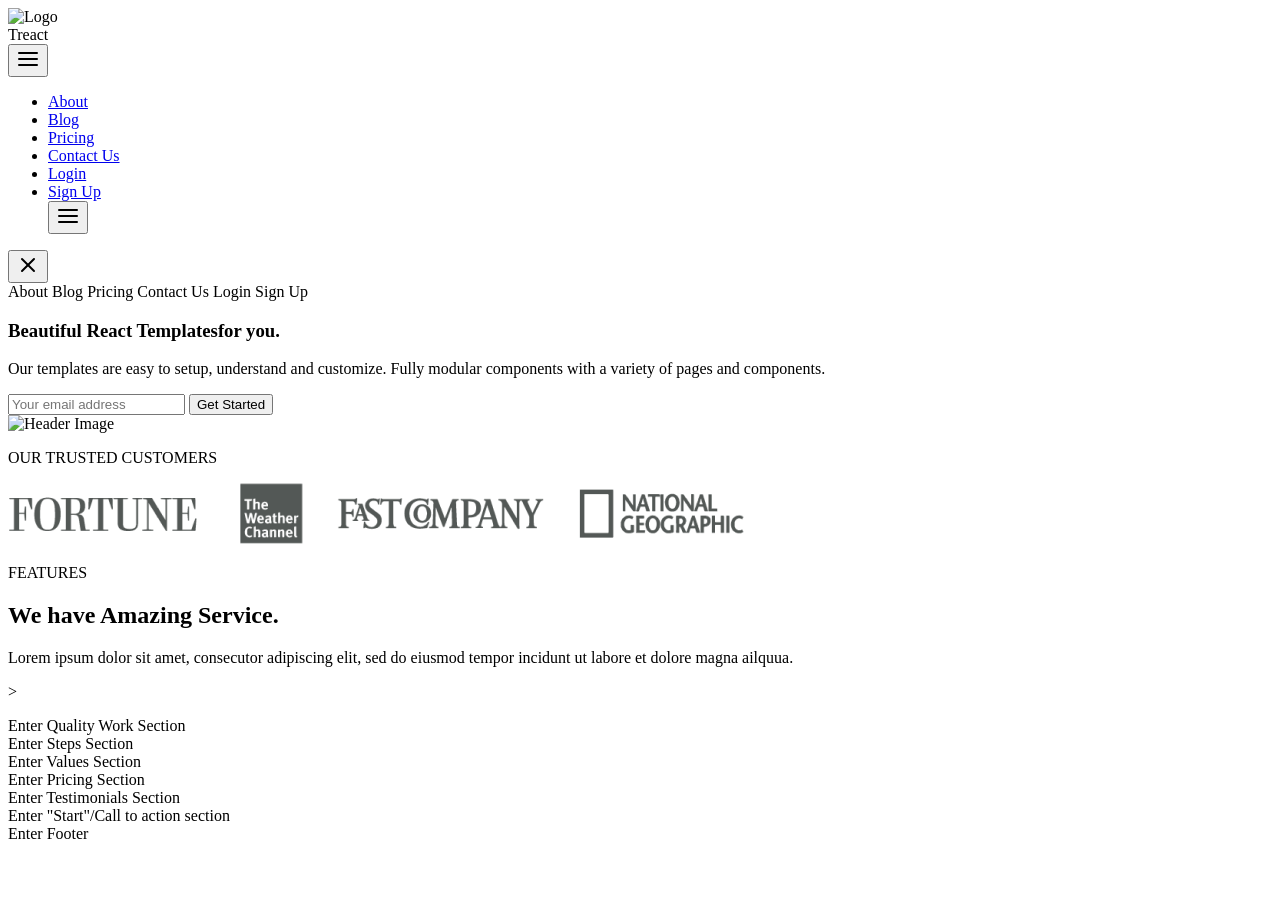
==== index1.html @ 1069ec45 "First update to CSS Final Project" ====
<!DOCTYPE html>
<html lang="en">

<head>
    <meta charset="UTF-8">
    <meta http-equiv="X-UA-Compatible" content="IE=edge">
    <meta name="viewport" content="width=device-width, initial-scale=1.0">
    <title>Document</title>
    <link rel="stylesheet" href="style.css">
    <link rel="stylesheet" href="https://pro.fontawesome.com/releases/v5.10.0/css/all.css"
        integrity="sha384-AYmEC3Yw5cVb3ZcuHtOA93w35dYTsvhLPVnYs9eStHfGJvOvKxVfELGroGkvsg+p" crossorigin="anonymous" />
    <script src="script.js"></script>
</head>

<body>
 <section id="landing">
  <nav>
   <div class="nav__container">
        <img class="logo" src="/./assets/images/logo.2c489fc453a1783cbadacf914efa3df6.svg" alt="Logo">
        <div class="nav_logo-title">Treact 
      </div>
        <button class="btn__menu" onclick="openMenu()">
        <svg xmlns="http://www.w3.org/2000/svg" width="24" height="24" viewBox="0 0 24 24" fill="none"
          stroke="currentColor" stroke-width="2" stroke-linecap="round" stroke-linejoin="round"
          class="btn__menu--svg">
          <line x1="3" y1="12" x2="21" y2="12"></line>
          <line x1="3" y1="6" x2="21" y2="6"></line>
          <line x1="3" y1="18" x2="21" y2="18"></line>
        </svg>
      </button>
   <div class="row nav__row">
    <div class="nav__logo">


                

<ul class="nav__links">
        <li class="nav__item"><a href="#">About</a></li>
        <li class="nav__item"><a href="#">Blog</a></li>
        <li class="nav__item"><a href="#">Pricing</a></li>
        <li class="nav__item"><a href="#">Contact Us</a></li>
        <li class="nav__item"><a href="#">Login</a></li>
        <li class="nav__item"><a href="#" class="btn btn--primary">Sign Up</a></li>
                <button class="btn__menu" onclick="openMenu()">
                    <svg xmlns="http://www.w3.org/2000/svg" width="24" height="24" viewBox="0 0 24 24" fill="none"
                        stroke="currentColor" stroke-width="2" stroke-linecap="round" stroke-linejoin="round"
                        class="btn__menu--svg">
                        <line x1="3" y1="12" x2="21" y2="12"></line>
                        <line x1="3" y1="6" x2="21" y2="6"></line>
                        <line x1="3" y1="18" x2="21" y2="18"></line>
                    </svg>
                </button>
            </div>
        </nav>
        <div class="modal">
            <button class="btn__menu btn__menu--close" onclick="closeMenu()">
                <svg xmlns="http://www.w3.org/2000/svg" width="24" height="24" viewBox="0 0 24 24" fill="none"
                    stroke="currentColor" stroke-width="2" stroke-linecap="round" stroke-linejoin="round"
                    class="light___StyledCloseIcon-lj69nl-14 fASujC">
                    <line x1="18" y1="6" x2="6" y2="18"></line>
                    <line x1="6" y1="6" x2="18" y2="18"></line>
                </svg>
            </button>
            <div class="modal__links">
                <a class="modal__link">About</a>
                <a class="modal__link">Blog</a>
                <a class="modal__link">Pricing</a>
                <a class="modal__link">Contact Us</a>
                <a class="modal__link">Login</a>
                <a class="modal__link modal__link--primary">Sign Up</a>
            </div>
        </div>
        <header>
            <div class="container">
                <div class="row">
                    <section id="header">
                        <div class="header__content">
                            <h1 class="header__title">
                            <h1>Beautiful React Templates<span>for you.</span></h1>
                            </h1>

                            <p>
                              Our templates are easy to setup, understand and customize. 
                              Fully modular components with a variety of pages and
                              components.  
                            </p>
                            
                            <div class="email-box">
                                <input type="email" placeholder="Your email address">
                                <button>Get Started</button>
                            </div>
                        </div>
                        <div class="header__image">
                            <img src="/./assets/images/header.9c8e5b0c7d2e4f3b8c9.png" alt="Header Image">
                        </div>

                        <div class="trusted">

                        <p> 
                        OUR TRUSTED CUSTOMERS
                        </p>
                        <div class="logos">
                            <img src="/assets/customers-logo-strip.680ac7c2e8ae28161d2c.png" alt="Airbnb Logo">
                           
                        </div>
                    
                    </div>
        </header>
    </section>
    <main>
        <section id="features">
            <div class="container">
                <div class="row__narrow">
                    <p class="feature-label">FEATURES</p>
                    
                    <h2>We have Amazing<span> Service.</span></h2>
                   
                    <p class="features-description">
                        Lorem ipsum dolor sit amet, consecutor adipiscing elit, sed do
                        eiusmod tempor incidunt ut labore et dolore magna ailquua.
                    </p>

                   

                   

                       
                        <head>
                            <meta charset="UTF-8">
                            <meta name="viewport" content="width=device-width, initial-scale=1.0">
                            <title>Document</title>
                        </head>
                        <body>
                            
                        </body>
                        </html>

                    </p>>

                    </p>
            </div>
        </section>
        <section id="quality">
            <div class="container">
                <div class="row">
                    <!--  -->Enter Quality Work Section<!--  -->
                </div>
            </div>
        </section>
        <section id="steps">
            <div class="container">
                <div class="row">
                    <!--  -->Enter Steps Section<!--  -->
                </div>
            </div>
        </section>
        <section id="values">
            <div class="container">
                <div class="row">
                    <!--  -->Enter Values Section<!--  -->
                </div>
            </div>
        </section>
        <section id="pricing">
            <div class="container">
                <div class="row">
                    <!--  -->Enter Pricing Section<!--  -->
                </div>
            </div>
        </section>
        <section id="testimonials">
            <div class="container">
                <div class="row">
                    <!--  -->Enter Testimonials Section<!--  -->
                </div>
            </div>
        </section>
        <section id="start">
            <div class="container">
                <div class="row">
                    <!--  -->Enter "Start"/Call to action section<!--  -->
                </div>
            </div>
        </section>
    </main>
    <footer>
        <div class="row footer__row">
            <!--  -->Enter Footer<!--  -->
        </div>
    </footer>
</body>

</html>
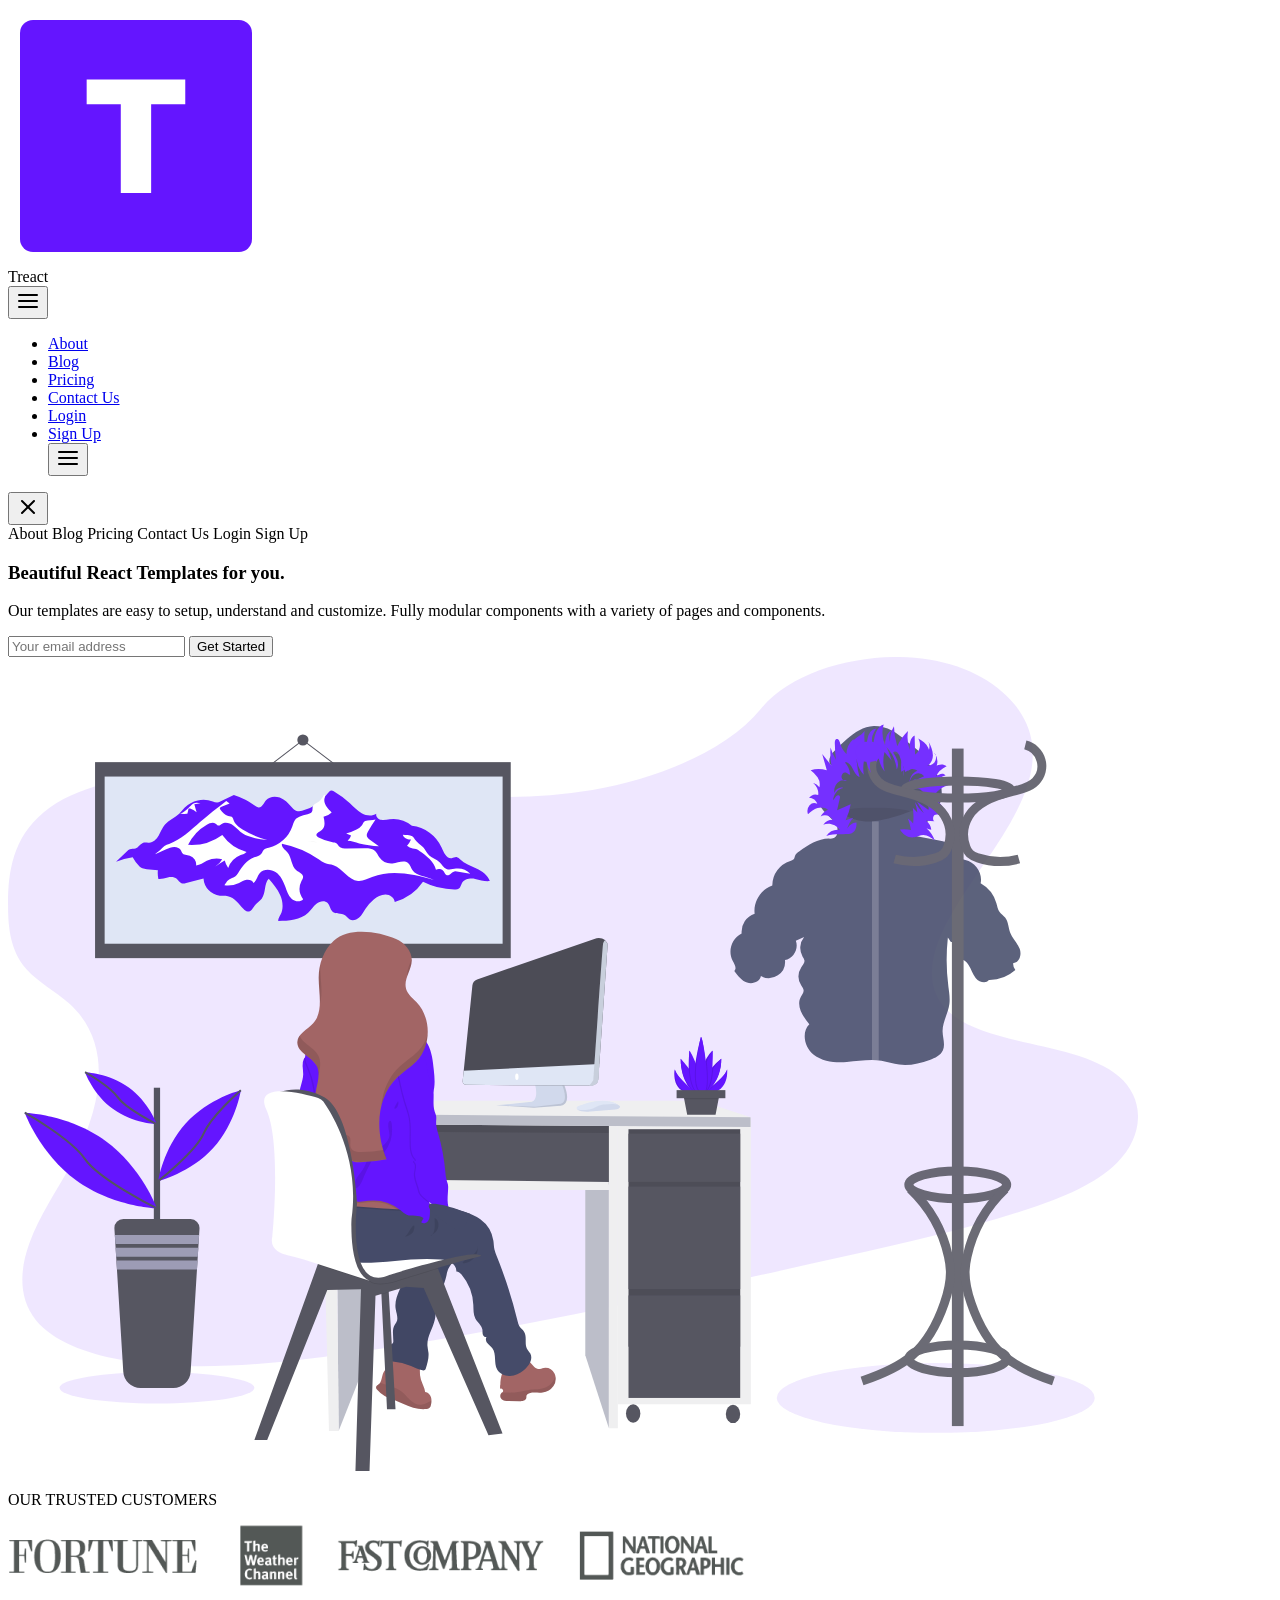
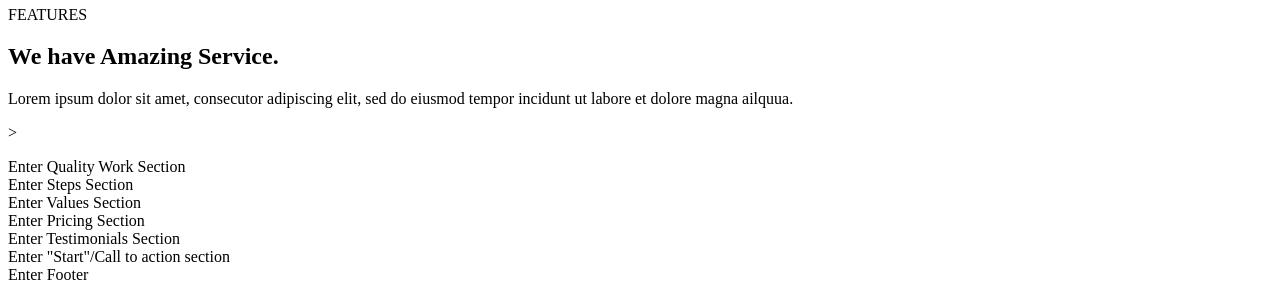
==== commit f582fd28: "updated code" ====
--- a/index1.html
+++ b/index1.html
@@ -16,7 +16,7 @@
  <section id="landing">
   <nav>
    <div class="nav__container">
-        <img class="logo" src="/./assets/images/logo.2c489fc453a1783cbadacf914efa3df6.svg" alt="Logo">
+        <img class="logo" src="assets/logo.2c489fc453a1783cbadacf914efa3df6.svg" alt="Logo">
         <div class="nav_logo-title">Treact 
       </div>
         <button class="btn__menu" onclick="openMenu()">
@@ -76,7 +76,7 @@
                     <section id="header">
                         <div class="header__content">
                             <h1 class="header__title">
-                            <h1>Beautiful React Templates<span>for you.</span></h1>
+                            <h1>Beautiful React Templates<span> for you.</span></h1>
                             </h1>
 
                             <p>
@@ -91,7 +91,7 @@
                             </div>
                         </div>
                         <div class="header__image">
-                            <img src="/./assets/images/header.9c8e5b0c7d2e4f3b8c9.png" alt="Header Image">
+                            <img src="assets/design-illustration-2.6da6a00b20c07c4a9b65d1870679e1b8.svg" alt="Header Image">
                         </div>
 
                         <div class="trusted">
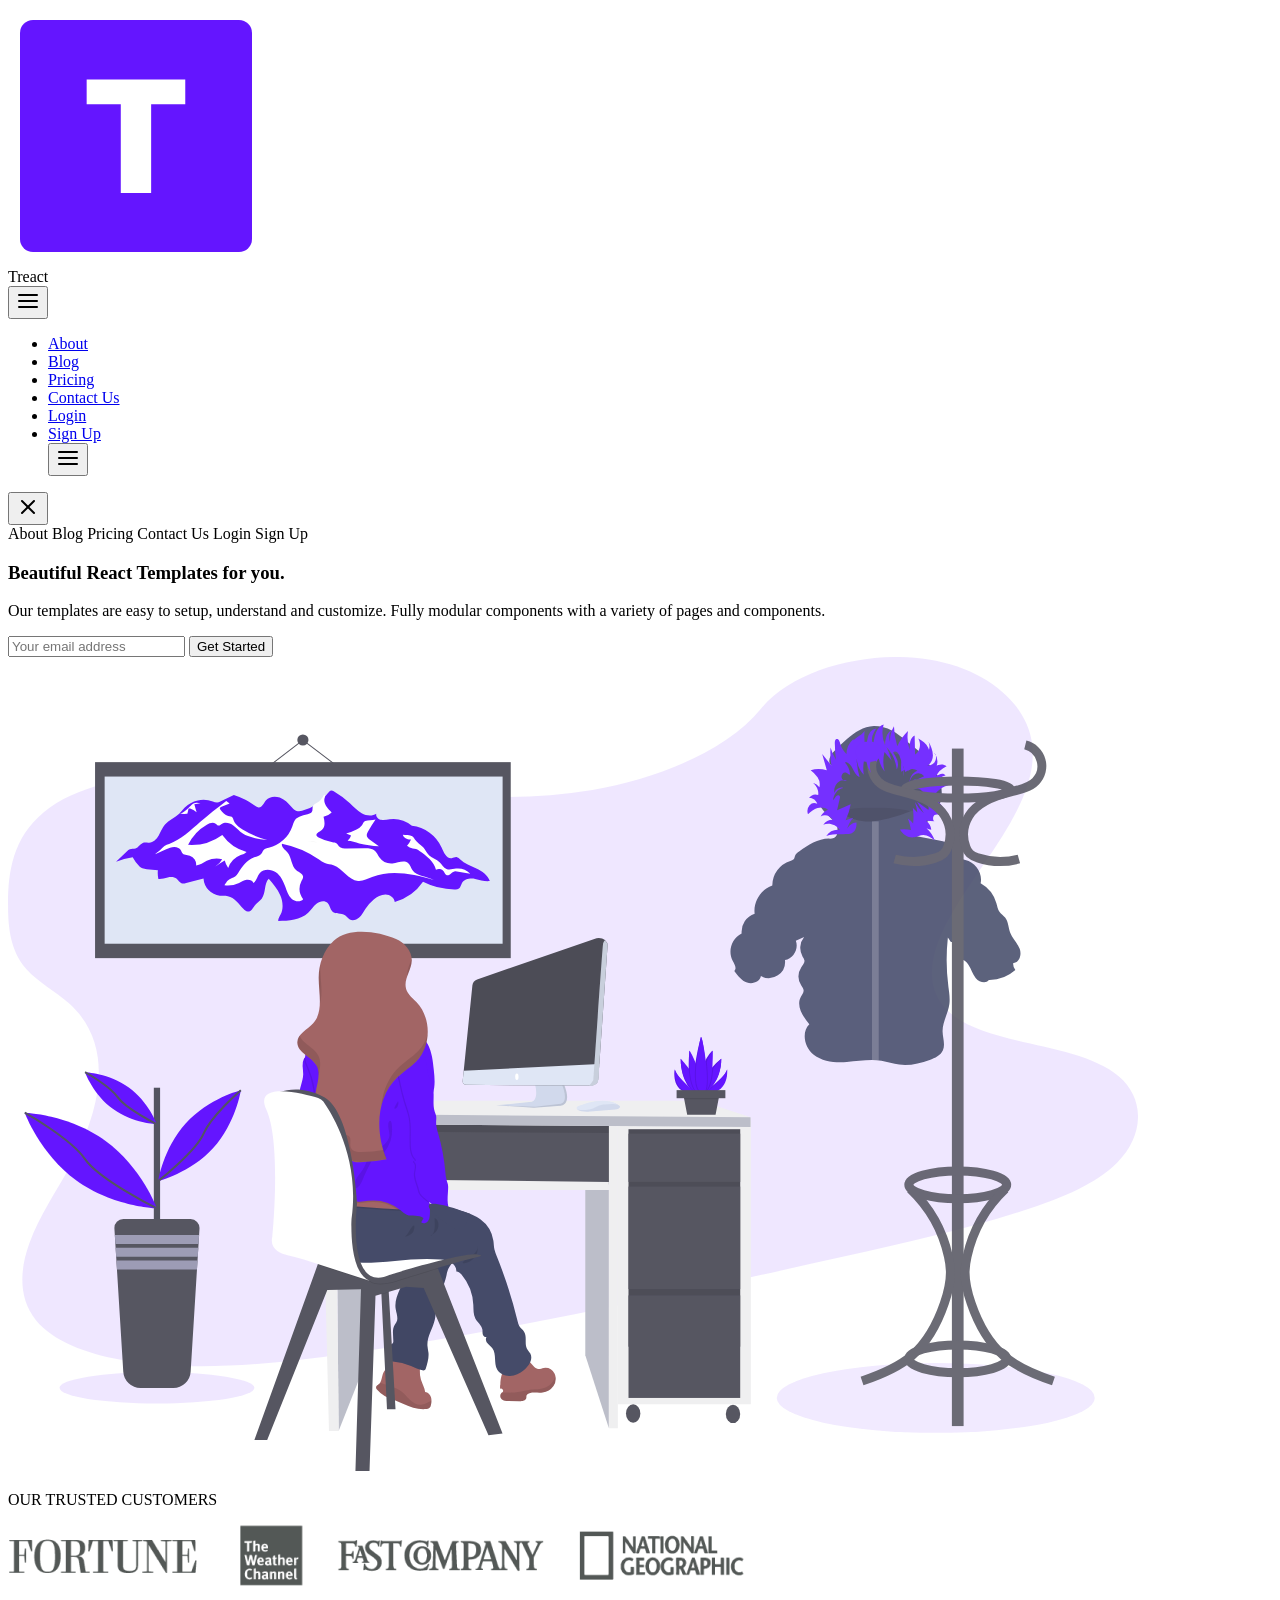
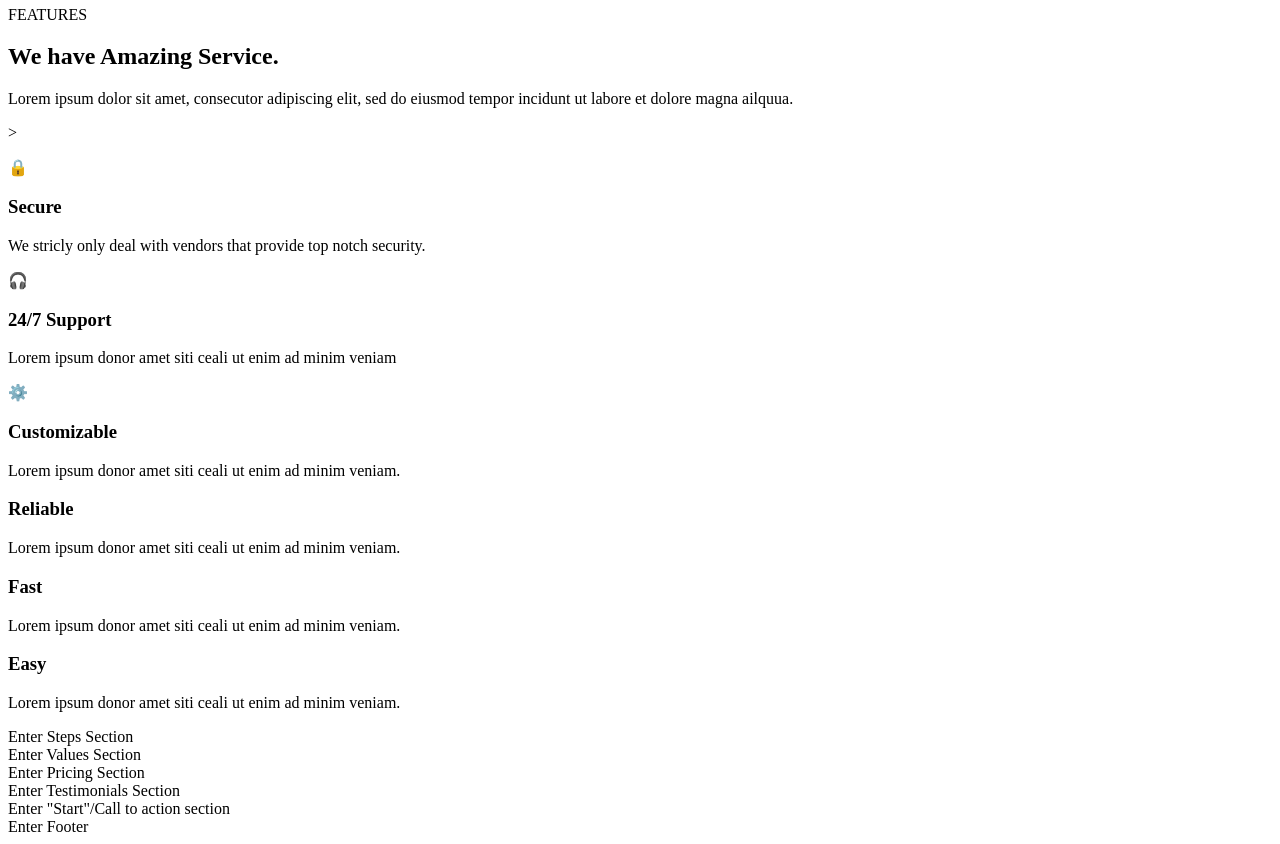
==== commit c399ea83: "Findal project update" ====
--- a/index1.html
+++ b/index1.html
@@ -31,8 +31,7 @@
    <div class="row nav__row">
     <div class="nav__logo">
 
-
-                
+ </header>               
 
 <ul class="nav__links">
         <li class="nav__item"><a href="#">About</a></li>
@@ -118,11 +117,7 @@
                     <p class="features-description">
                         Lorem ipsum dolor sit amet, consecutor adipiscing elit, sed do
                         eiusmod tempor incidunt ut labore et dolore magna ailquua.
-                    </p>
-
-                   
-
-                   
+                    </p>     
 
                        
                         <head>
@@ -143,9 +138,50 @@
         <section id="quality">
             <div class="container">
                 <div class="row">
-                    <!--  -->Enter Quality Work Section<!--  -->
-                </div>
-            </div>
+                    <div class="feature-grid">
+                     <div class="feature-card">
+                        <div class="icon">🔒</div>
+                        <h3>Secure</h3>
+                        <p> We stricly only deal with vendors that provide top notch security.</p>
+                     </div>   
+
+                     <div class="feature-card">
+                     <div class="icon">🎧</div>
+                     <h3> 24/7 Support</h3>
+                     <p>Lorem ipsum donor amet siti ceali ut enim ad minim veniam</p>
+                     </div>
+
+                     <div class="feature-card">
+                      <div class="icon">⚙️</div>
+                      <h3>Customizable</h3>
+                      <p>Lorem ipsum donor amet siti ceali ut enim ad minim veniam.
+                      </p>   
+                     </div>   
+                     
+                     <div class="feature-card">
+                      <div class="icon"></div>
+                      <h3>Reliable</h3>
+                      <p>Lorem ipsum donor amet siti ceali ut enim ad minim veniam.
+                      </p>
+                </div>
+            </div>
+                      <div class="feature-card">
+                      <div class ="icon"></div>
+                      <h3>Fast</h3>
+                        <p>Lorem ipsum donor amet siti ceali ut enim ad minim veniam.</p>
+                </div>
+            </div>
+                        
+                    <div class="feature-card">
+                        <div class="icon"></div>
+                        <h3>Easy</h3>
+                        <p>Lorem ipsum donor amet siti ceali ut enim ad minim veniam.</p>
+                    </div>
+                </div>
+
+            </div>
+        </div>      
+        
         </section>
         <section id="steps">
             <div class="container">
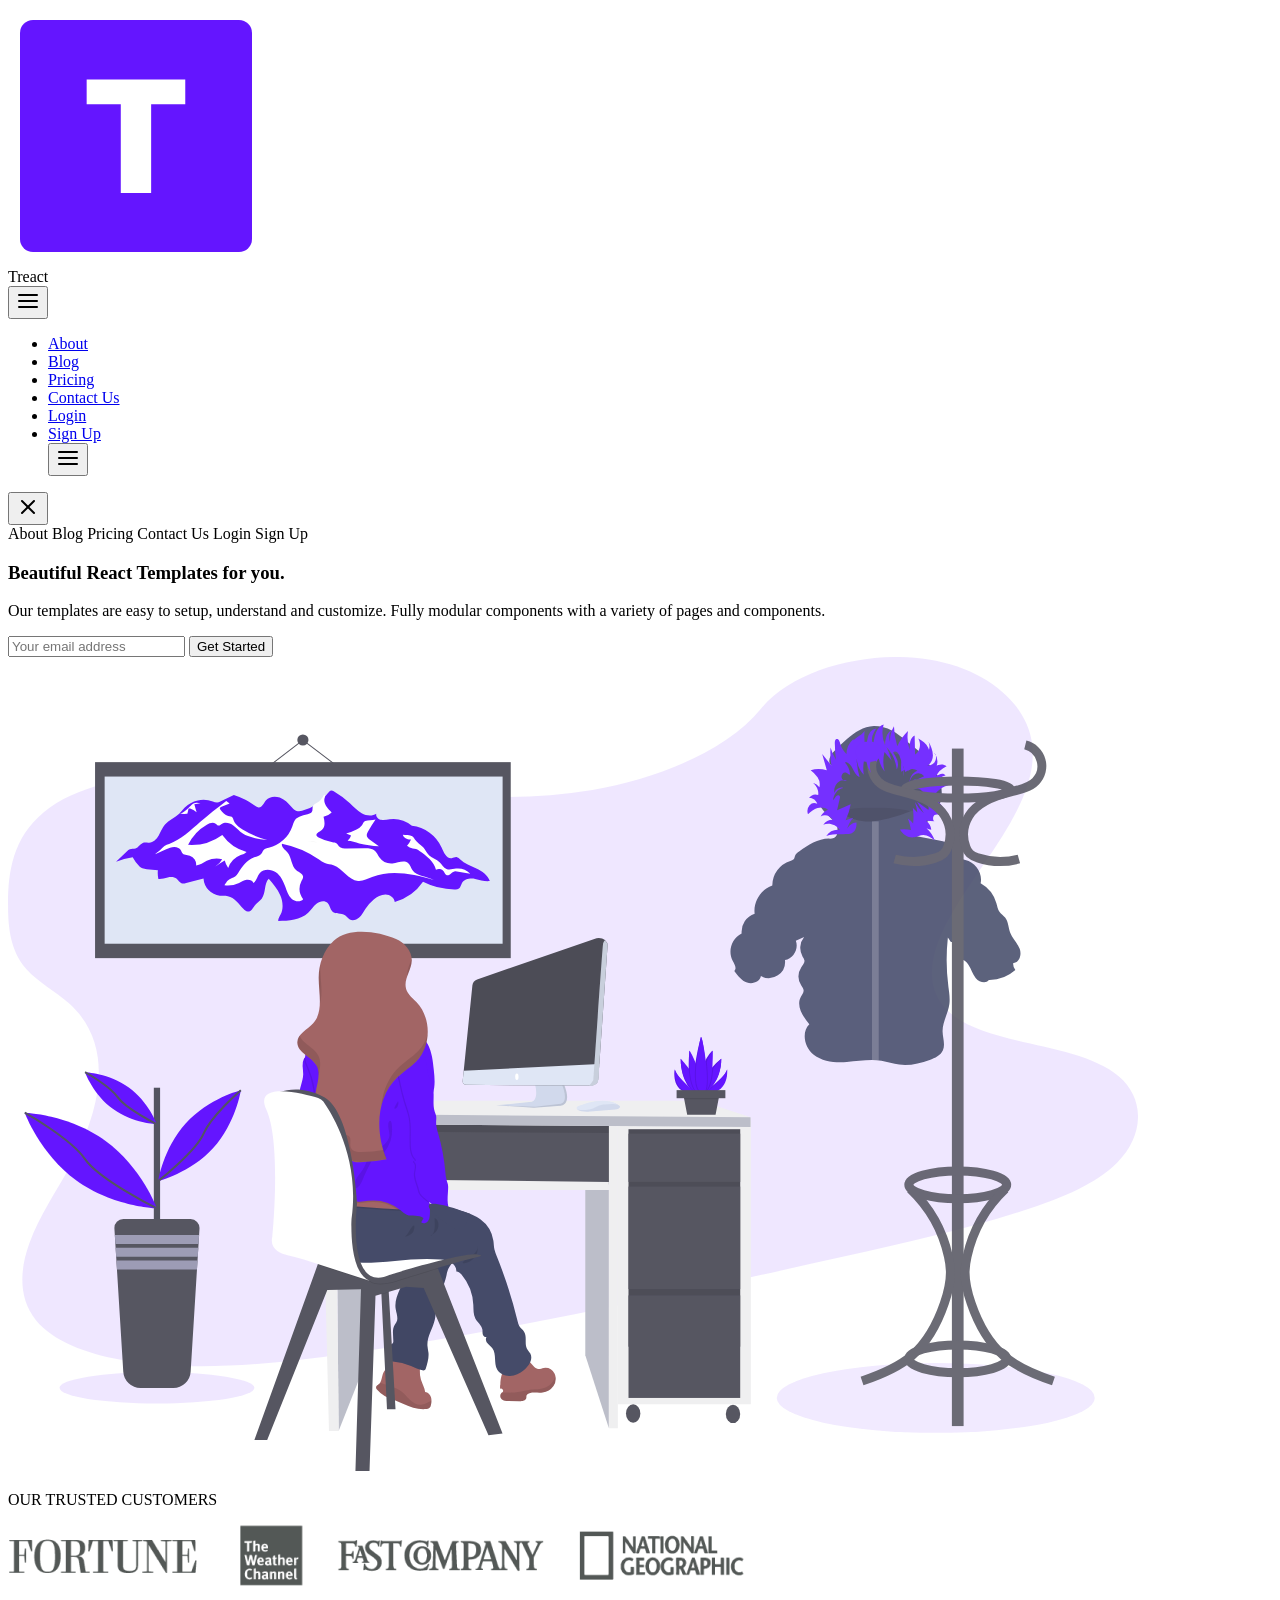
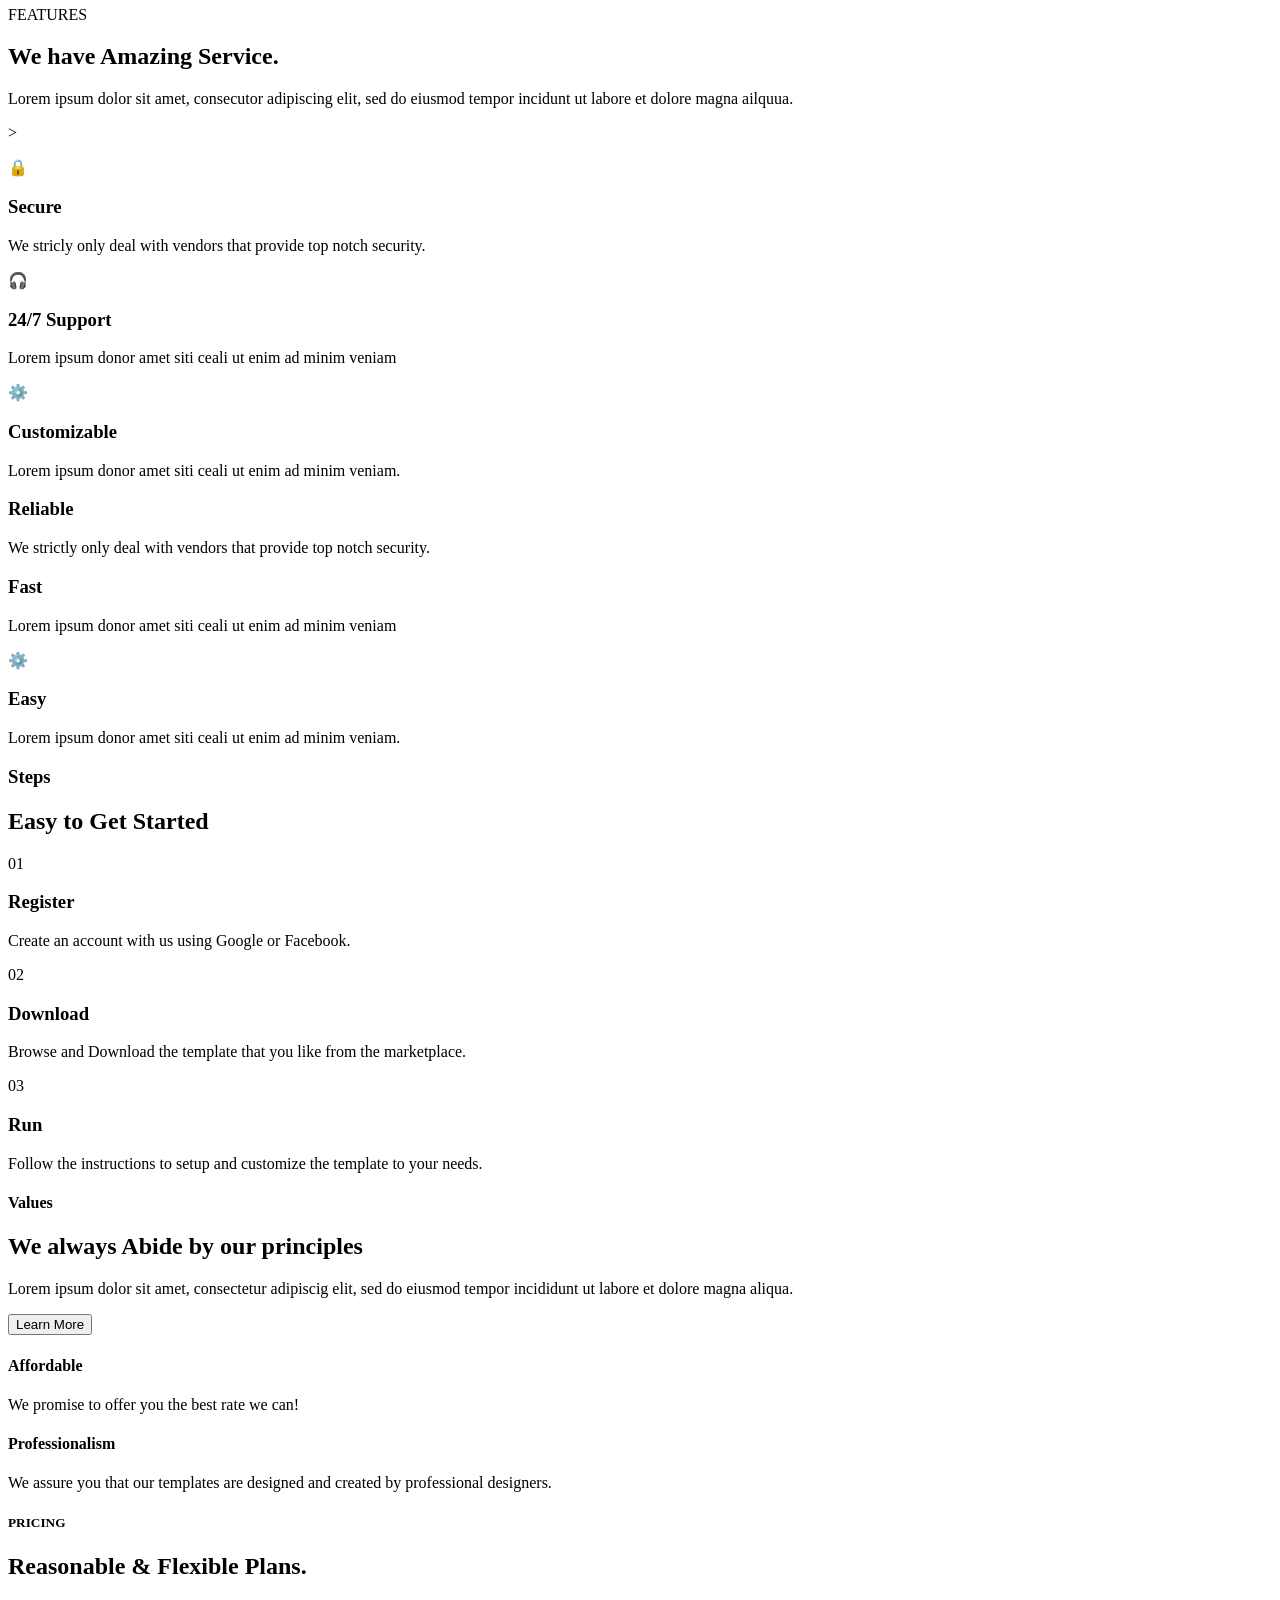
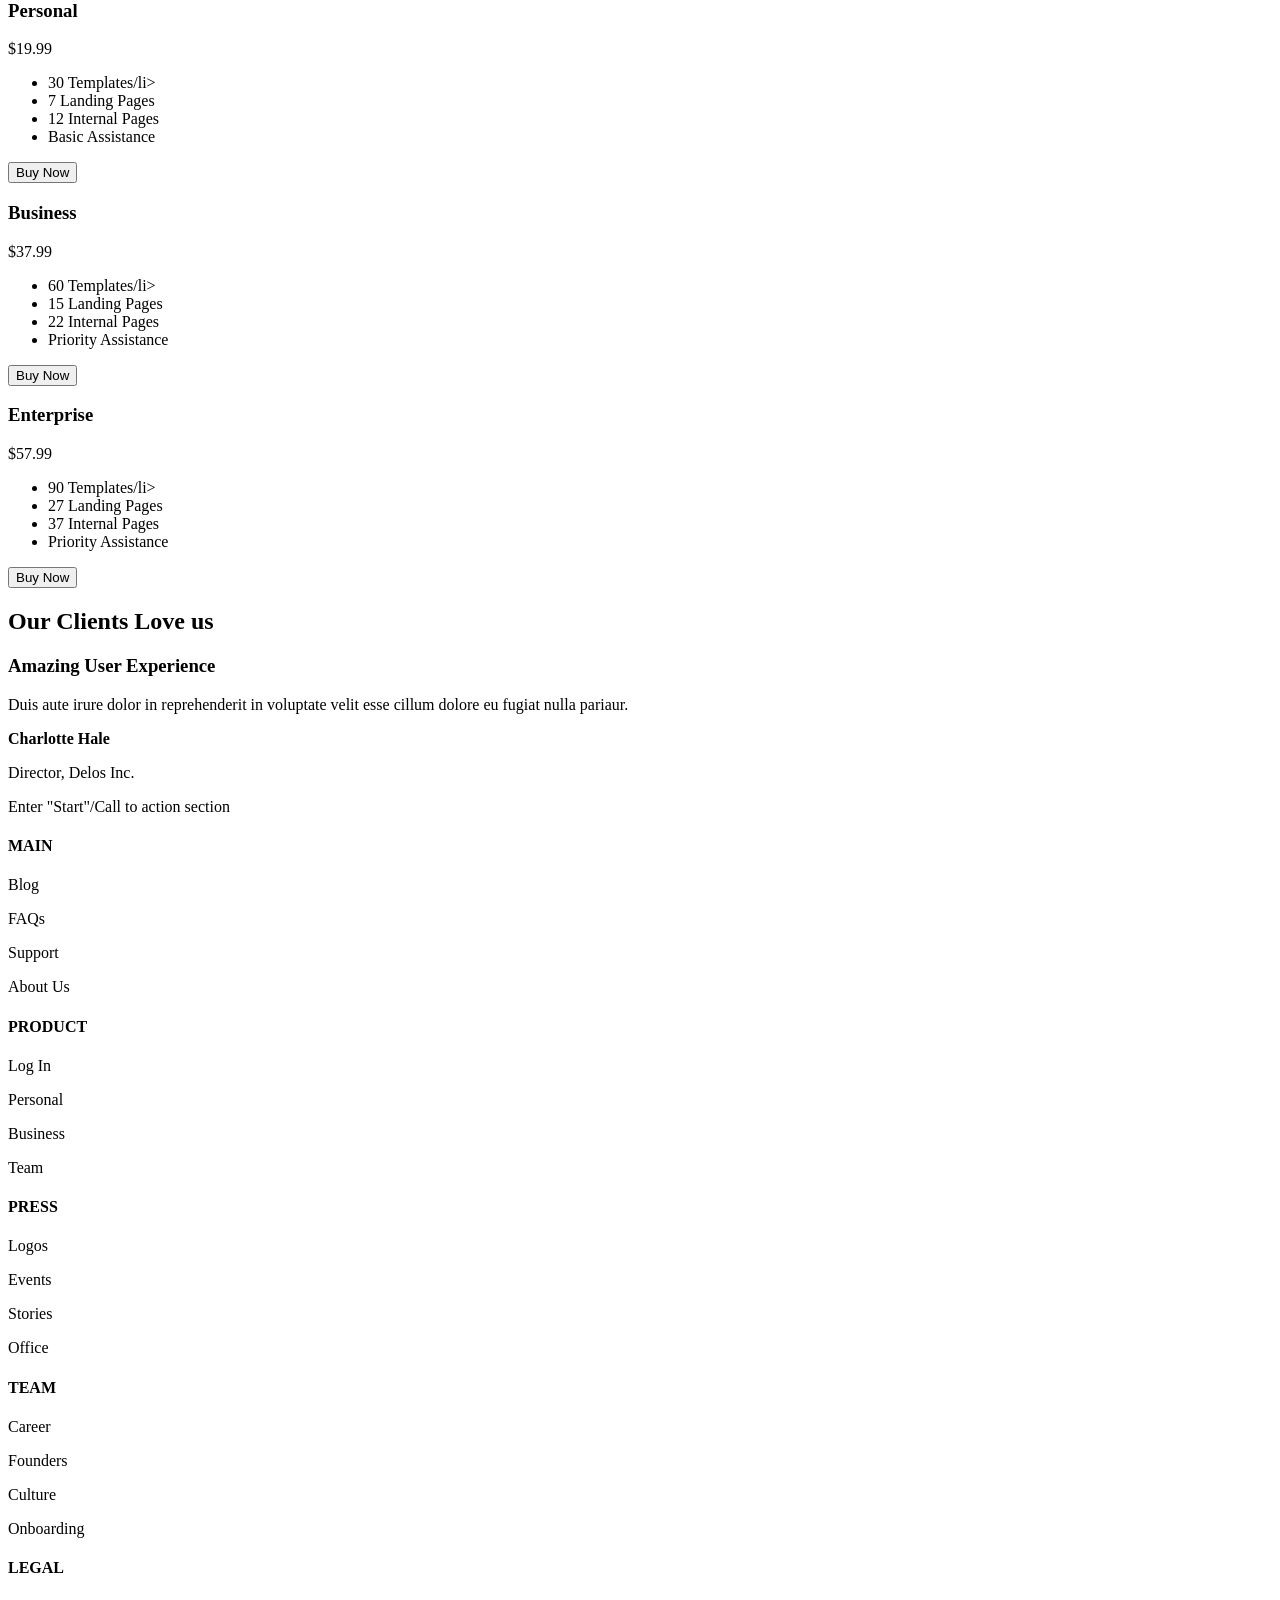
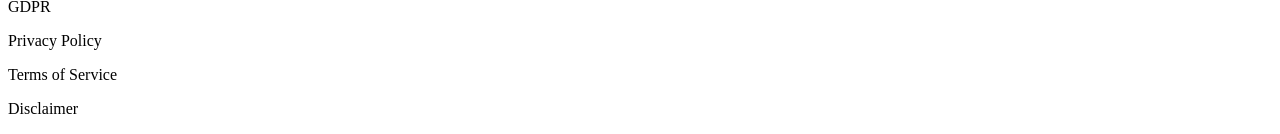
==== commit 54b37343: "Final Project Update" ====
--- a/index1.html
+++ b/index1.html
@@ -143,73 +143,188 @@
                         <div class="icon">🔒</div>
                         <h3>Secure</h3>
                         <p> We stricly only deal with vendors that provide top notch security.</p>
-                     </div>   
-
-                     <div class="feature-card">
-                     <div class="icon">🎧</div>
-                     <h3> 24/7 Support</h3>
-                     <p>Lorem ipsum donor amet siti ceali ut enim ad minim veniam</p>
-                     </div>
-
-                     <div class="feature-card">
-                      <div class="icon">⚙️</div>
-                      <h3>Customizable</h3>
-                      <p>Lorem ipsum donor amet siti ceali ut enim ad minim veniam.
-                      </p>   
-                     </div>   
-                     
-                     <div class="feature-card">
-                      <div class="icon"></div>
-                      <h3>Reliable</h3>
-                      <p>Lorem ipsum donor amet siti ceali ut enim ad minim veniam.
-                      </p>
-                </div>
-            </div>
-                      <div class="feature-card">
-                      <div class ="icon"></div>
-                      <h3>Fast</h3>
-                        <p>Lorem ipsum donor amet siti ceali ut enim ad minim veniam.</p>
-                </div>
-            </div>
-                        
-                    <div class="feature-card">
+                </div>
+             </div>   
+
+                     <div class="feature-card">
+                        <div class="icon">🎧</div>
+                        <h3> 24/7 Support</h3>
+                        <p>Lorem ipsum donor amet siti ceali ut enim ad minim veniam</p>
+                        </div>
+
+                     <div class="feature-card">
+                        <div class="icon">⚙️</div>
+                        <h3>Customizable</h3>
+                         <p>Lorem ipsum donor amet siti ceali ut enim ad minim veniam.
+                     </p>   
+                </div>   
+             </div>                 
+
+                     <div class="feature-card">
                         <div class="icon"></div>
+                        <h3>Reliable</h3>
+                         <p> We strictly only deal with vendors that provide top notch security.
+                     </p>
+                </div>
+             </div>   
+
+                     <div class="feature-card">
+                        <div class="icon"></div>
+                        <h3> Fast </h3>
+                        <p>Lorem ipsum donor amet siti ceali ut enim ad minim veniam</p>
+                 </div>
+             </div>
+
+                     <div class="feature-card">
+                        <div class="icon">⚙️</div>
                         <h3>Easy</h3>
-                        <p>Lorem ipsum donor amet siti ceali ut enim ad minim veniam.</p>
-                    </div>
-                </div>
+                         <p>Lorem ipsum donor amet siti ceali ut enim ad minim veniam.
+                     </p>   
+                </div>   
+             </div>                 
+                    
+                    
 
             </div>
         </div>      
-        
+
         </section>
         <section id="steps">
             <div class="container">
                 <div class="row">
-                    <!--  -->Enter Steps Section<!--  -->
-                </div>
+                    <h3>Steps</h3>
+                    <h2>Easy to Get Started</h2>
+
+                <div class="Step">
+                    <span>01</span>
+                    <div>
+                        <h3>Register</h3>
+                        <p>Create an account with us using Google or Facebook.</p>
+                    </div>
+                </div>
+                </div>
+
+                <div class="Step">
+                    <span>02</span>
+                    <div>
+                        <h3>Download</h3>
+                        <p>Browse and Download the template that you like from the marketplace.</p>
+                    </div>
+                    </div>
+
+                <div class="Step">
+                    <span>03</span>
+                    <div>
+                        <h3>Run</h3>
+                        <p>Follow the instructions to setup and customize the template to your needs.</p>
+                    </div>
+                </div>
+
             </div>
         </section>
         <section id="values">
             <div class="container">
                 <div class="row">
-                    <!--  -->Enter Values Section<!--  -->
+                    
+                    <div>
+                        <h4>Values</h4>
+                        <h2> We always Abide by our principles</h2>
+
+                        <p>Lorem ipsum dolor sit amet, consectetur adipiscig elit, sed do eiusmod
+                            tempor incididunt ut labore et dolore magna aliqua.            
+                        </p>
+
+                        <button class="btn">Learn More</button>
+                    </div>
+
+                    <div class="value list">
+
+                        <div class="value">
+                            <h4>Affordable</h4>
+                            <p>We promise to offer you the best rate we can!</p>
+                        </div>
+
+                        <div class="value">
+                            <h4>Professionalism</h4>
+                            <p>We assure you that our templates are designed and created by professional designers.</p>
+                        </div>                            
+                    </div>
                 </div>
             </div>
         </section>
         <section id="pricing">
             <div class="container">
                 <div class="row">
-                    <!--  -->Enter Pricing Section<!--  -->
-                </div>
-            </div>
+                    <h5>PRICING</h5>
+                    <h2>Reasonable & Flexible Plans.</h2>
+
+                <div class="pricing__grid">
+                    <div class="pricing__card">
+                        <h3>Personal</h3>
+                        <p class="pricing__amount">$19.99</p>
+
+                        <ul>
+                            <li>30 Templates/li>
+                            <li>7 Landing Pages</li>
+                            <li>12 Internal Pages</li>
+                            <li>Basic Assistance</li>
+                        </ul>
+
+                        <button class="btn-primary">Buy Now</button>
+                        </div>
+                 
+
+                    <div class="pricing__card">
+                        <h3>Business</h3>
+                        <p class="pricing__amount">$37.99</p>
+
+                         <ul>
+                            <li>60 Templates/li>
+                            <li>15 Landing Pages</li>
+                            <li>22 Internal Pages</li>
+                            <li>Priority Assistance</li>
+                        </ul>
+
+                         <button class="btn-primary">Buy Now</button>
+                        </div>
+                   
+                    <div class="pricing__card">
+                        <h3>Enterprise</h3>
+                        <p class="pricing__amount">$57.99</p>
+
+                         <ul>
+                            <li>90 Templates/li>
+                            <li>27 Landing Pages</li>
+                            <li>37 Internal Pages</li>
+                            <li>Priority Assistance</li>
+                        </ul>    
+
+                        <button class="btn btn--primary">Buy Now</button>
+                    </div>
+                </div>
+            </div>
+
         </section>
         <section id="testimonials">
             <div class="container">
                 <div class="row">
-                    <!--  -->Enter Testimonials Section<!--  -->
-                </div>
-            </div>
+                    <h2>Our Clients Love us</h2>
+
+                    <div class="review">
+                    
+                        <h3>Amazing User Experience</h3>
+
+                        <p>
+                            Duis aute irure dolor in reprehenderit in voluptate velit esse
+                            cillum dolore eu fugiat nulla pariaur.             
+                        </p>
+
+                        <strong>Charlotte Hale</strong>
+                        <p>Director, Delos Inc.</p>
+                    </div>
+                </div>
+            </div>
+            
         </section>
         <section id="start">
             <div class="container">
@@ -221,8 +336,49 @@
     </main>
     <footer>
         <div class="row footer__row">
-            <!--  -->Enter Footer<!--  -->
-        </div>
+        <div class="container"></div>
+
+         <div>
+        <h4>MAIN</h4>
+            <p>Blog</p>
+            <p>FAQs</p>
+            <p>Support</p>
+            <p>About Us</p>
+       </div>
+
+        <div>
+            <h4>PRODUCT</h4>
+            <p>Log In</p>
+            <p>Personal</p>
+            <p>Business</p>
+            <p>Team</p>
+       </div>
+
+        <div>
+              <h4>PRESS</h4>
+              <p>Logos</p>
+              <p>Events</p>
+              <p>Stories</p>
+              <p>Office</p>
+         </div>
+
+        <div>
+        <h4>TEAM</h4>
+        <p>Career</p>
+        <p>Founders</p>
+        <p>Culture</p>
+        <p>Onboarding</p>
+    </div>
+
+        <div>
+        <h4>LEGAL</h4>
+        <p>GDPR</p>
+        <p>Privacy Policy</p>
+        <p>Terms of Service</p>
+        <p>Disclaimer</p>   
+
+     </div>
+   </div>
     </footer>
 </body>
 
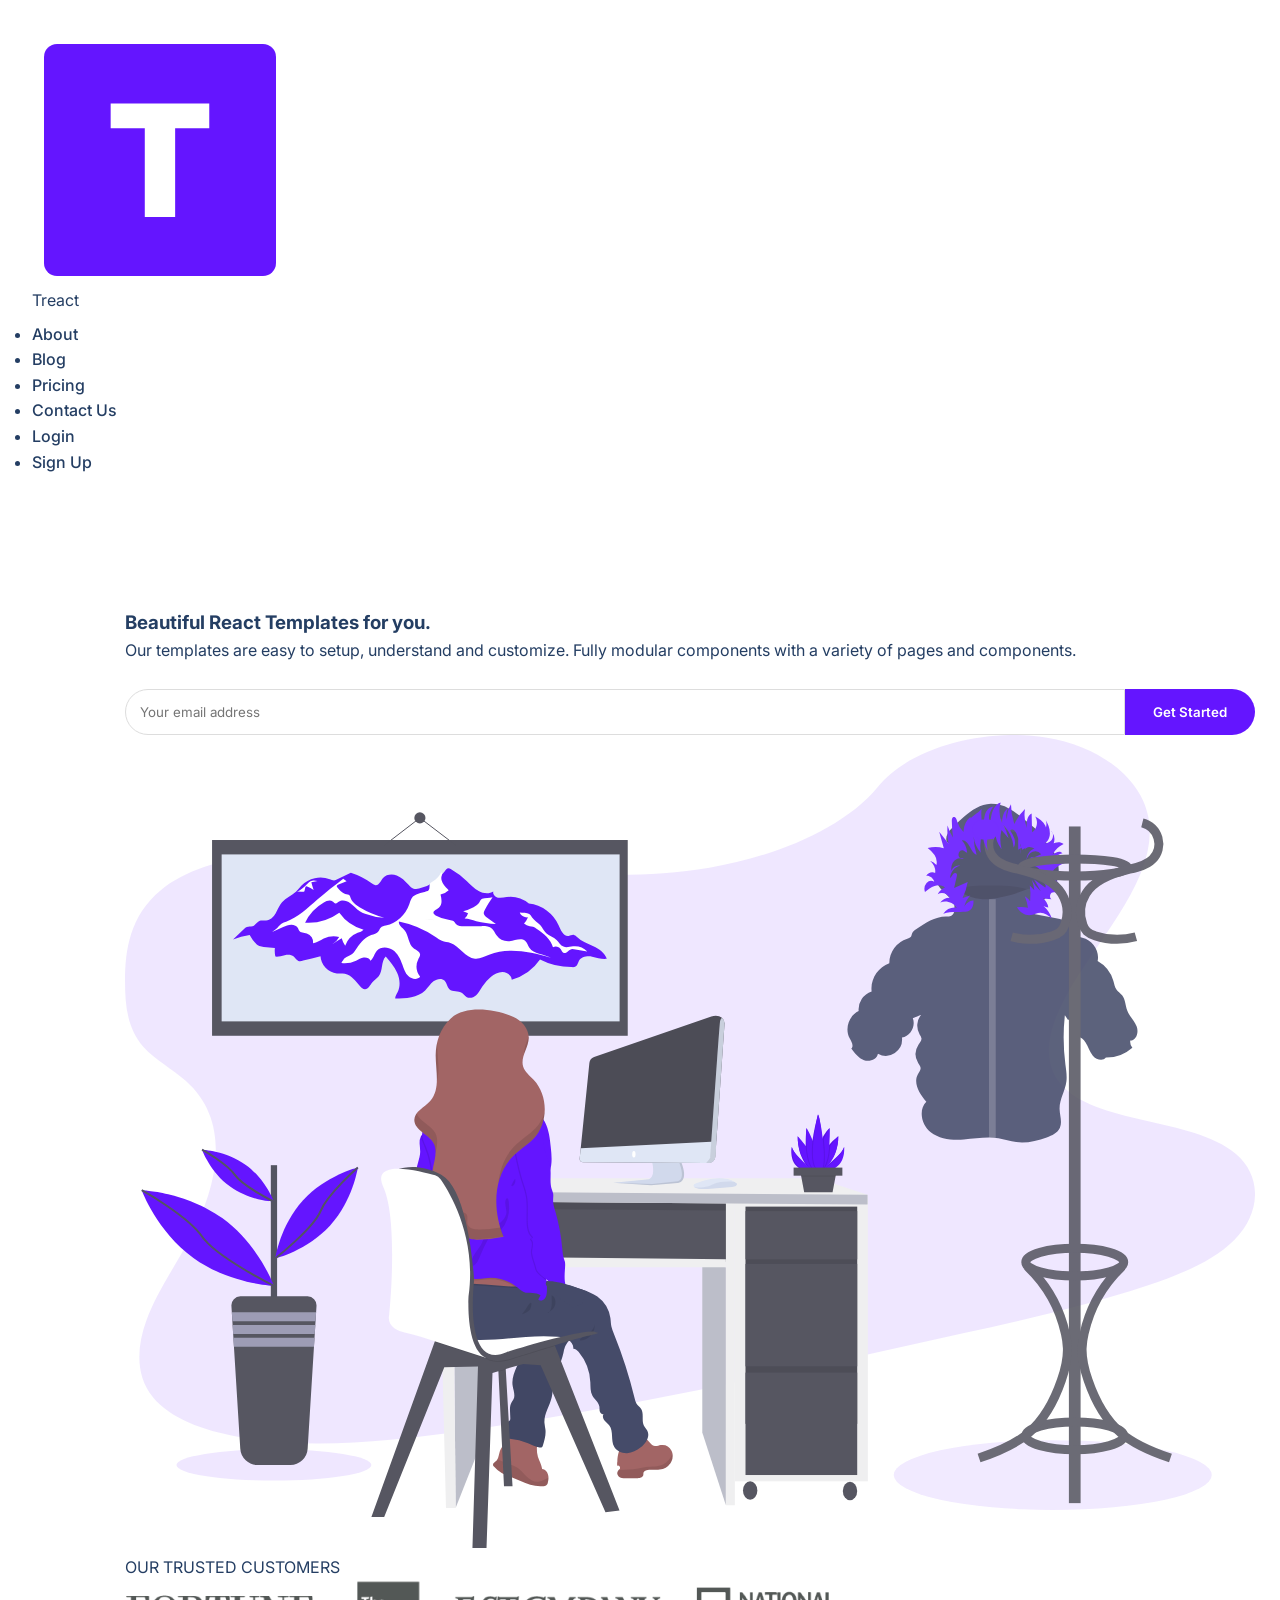
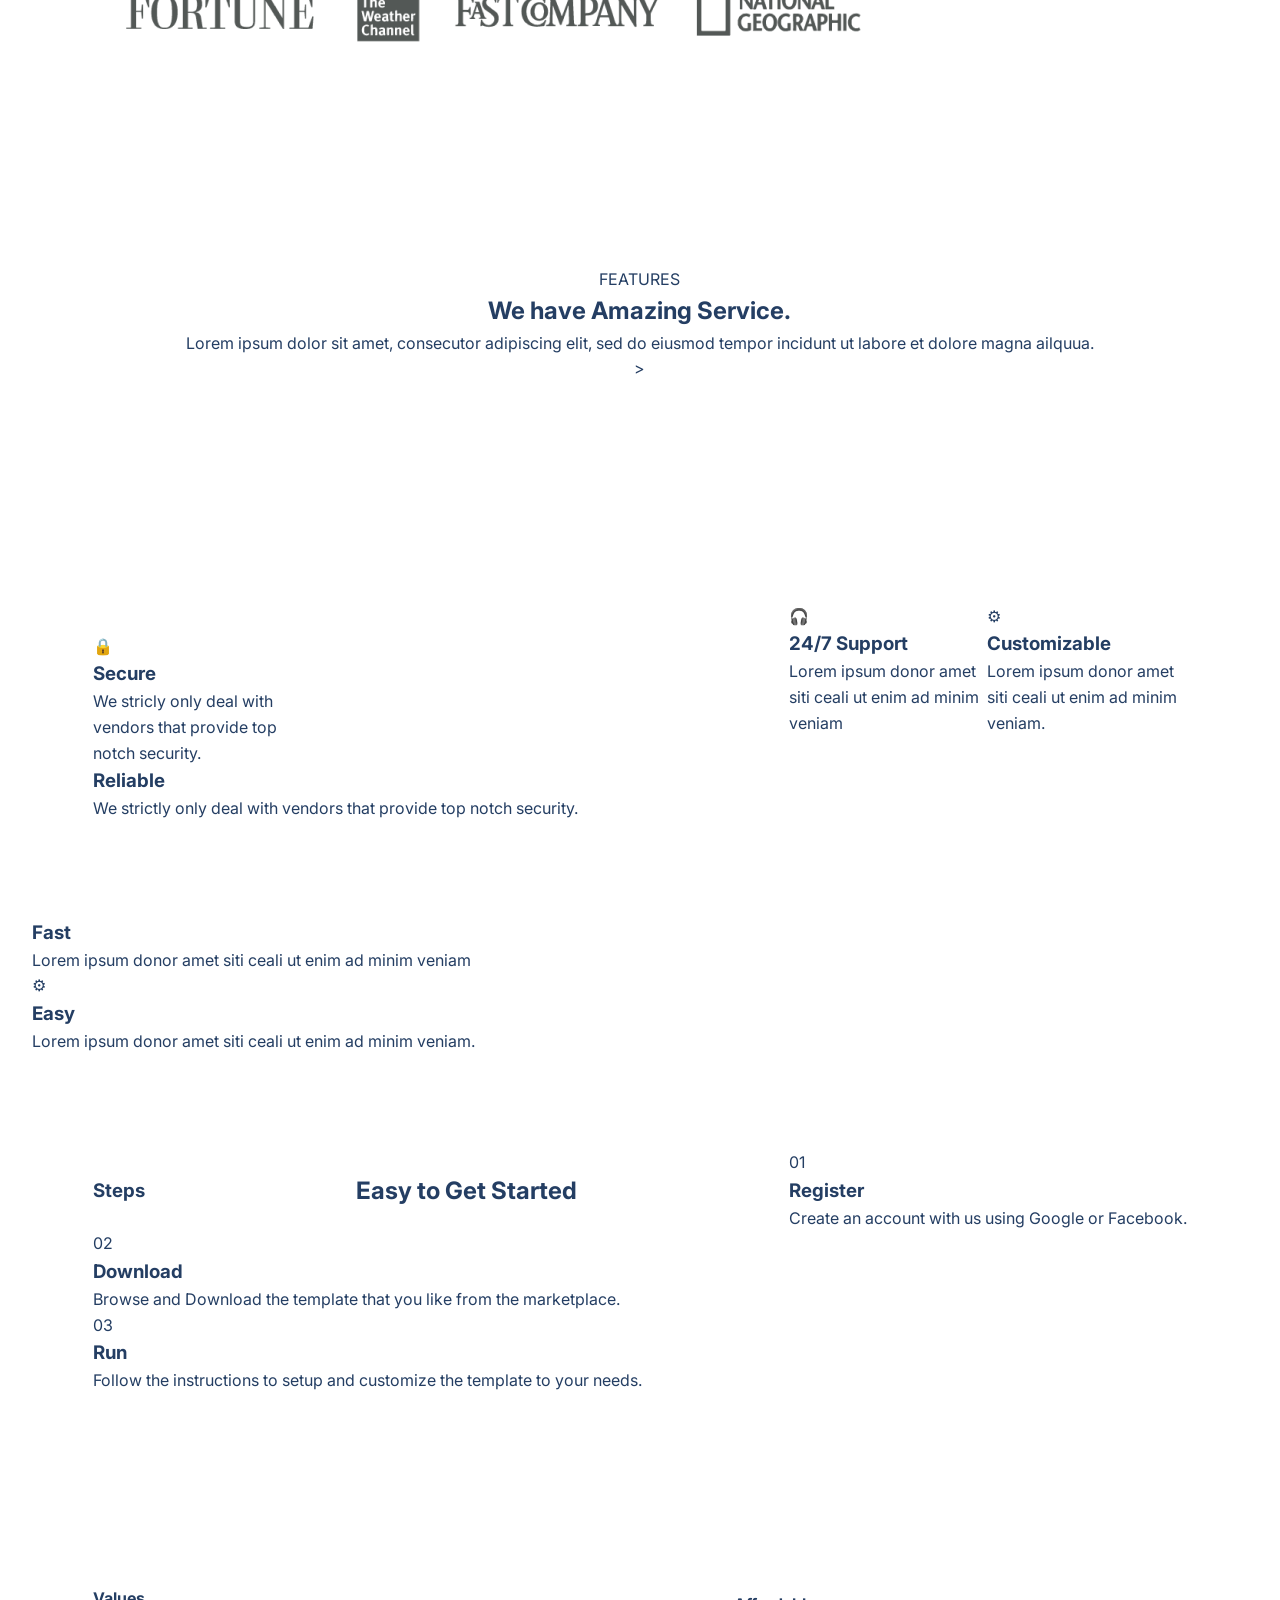
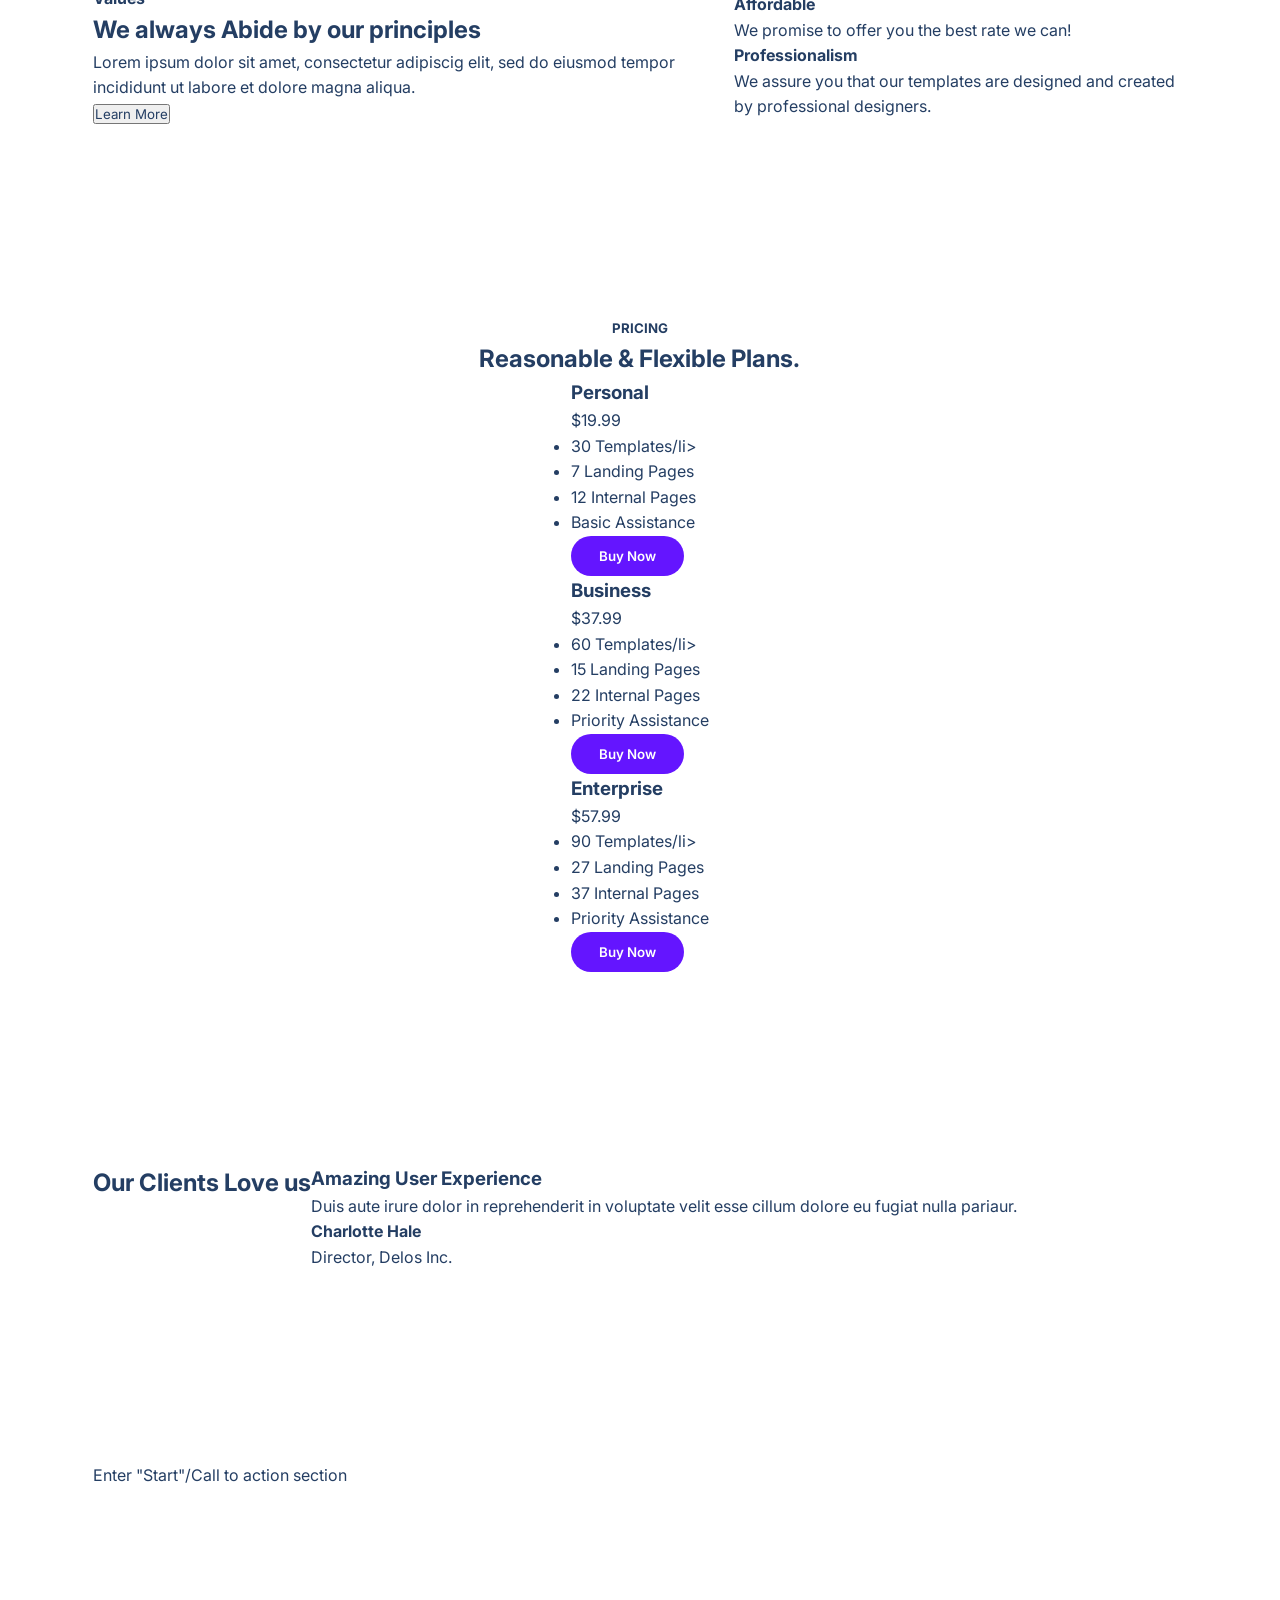
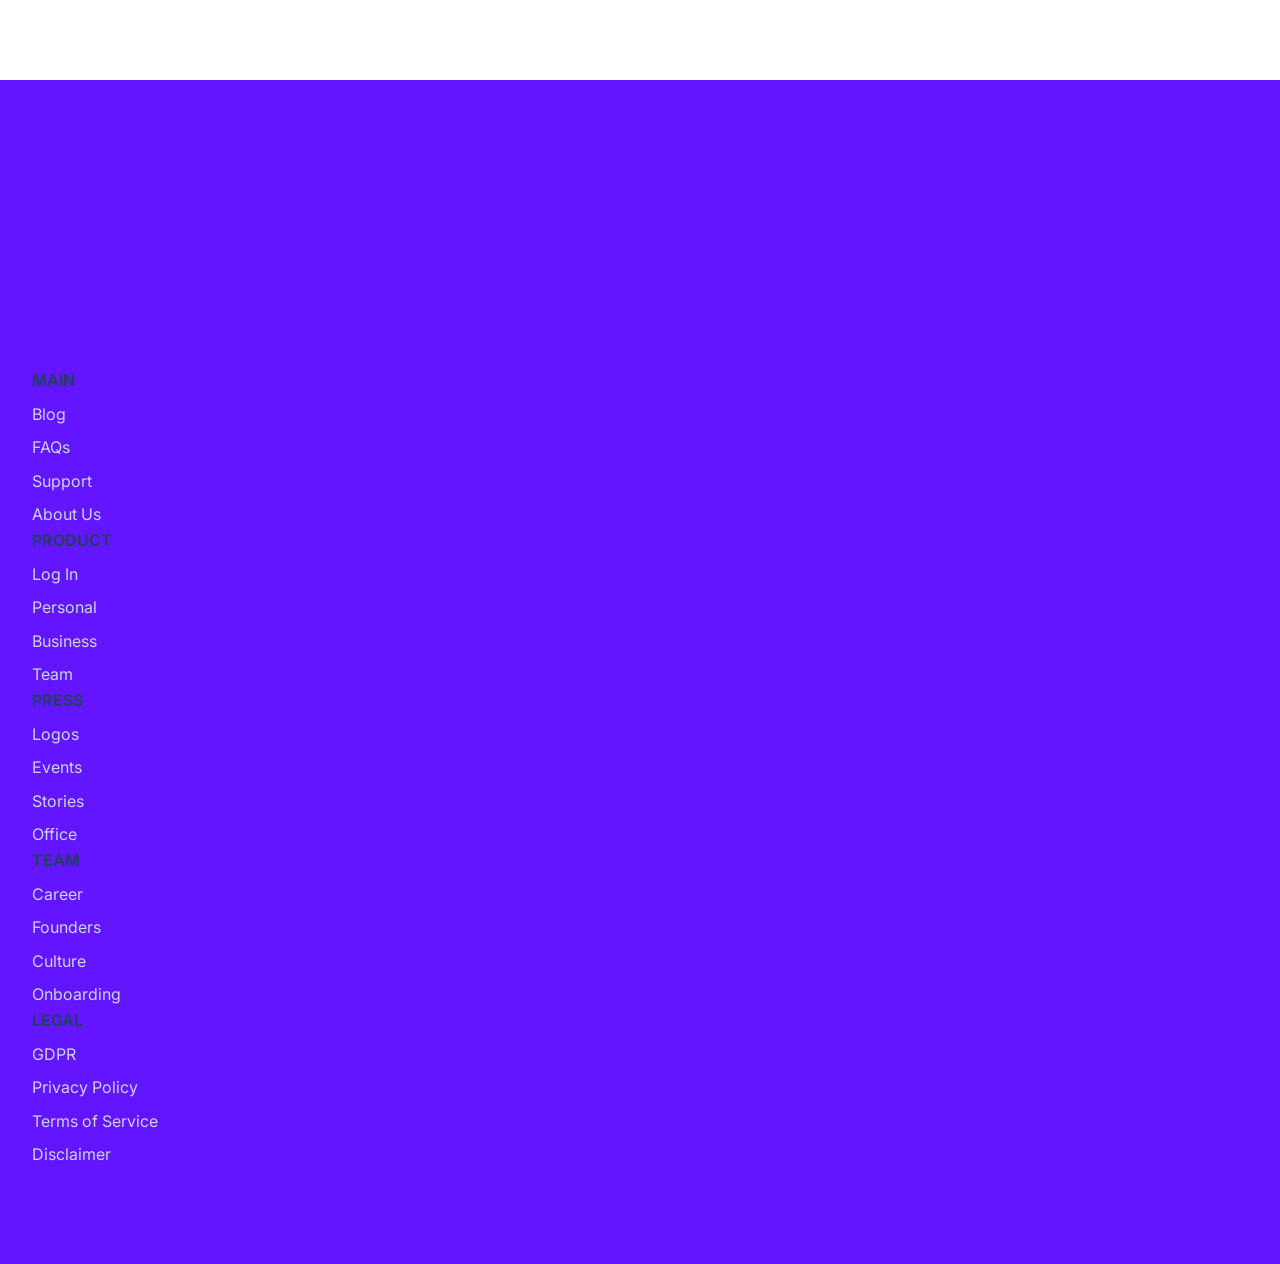
==== commit 4822c113: "final project Update" ====
--- a/index1.html
+++ b/index1.html
@@ -299,7 +299,9 @@
                             <li>Priority Assistance</li>
                         </ul>    
 
-                        <button class="btn btn--primary">Buy Now</button>
+                        <button class="btn-primary">Buy Now</button>
+                        </div>
+
                     </div>
                 </div>
             </div>
@@ -308,8 +310,8 @@
         <section id="testimonials">
             <div class="container">
                 <div class="row">
+
                     <h2>Our Clients Love us</h2>
-
                     <div class="review">
                     
                         <h3>Amazing User Experience</h3>
@@ -324,7 +326,7 @@
                     </div>
                 </div>
             </div>
-            
+
         </section>
         <section id="start">
             <div class="container">
--- a/style.css
+++ b/style.css
@@ -0,0 +1,492 @@
+@import url('https://fonts.googleapis.com/css2?family=Inter:wght@100;200;300;400;500;600;700;800;900&display=swap');
+
+* {
+    margin: 0;
+    padding: 0;
+    box-sizing: border-box;
+    font-family: 'Inter', system-ui;
+    color: #243e63;
+}
+
+body {
+    color:#243e63;
+    max-width: 100vw;
+    overflow-x: hidden;
+    line-height:1.6;
+}
+
+.container {
+    width: 90%;
+    max-width: 1200px;
+    margin: auto;
+    padding: 80px 0;
+}
+
+header{
+    padding: 25px 0;
+}
+
+.nav {
+    display: flex;
+    justify-content: space-between;
+    align-items: center;
+}
+
+.logo {
+    display: flex;
+    align-items: center;
+    gap: 10px;
+    font-weight: 700;
+    font-size: 20px;
+}
+
+.logo_img {
+    width: 36px;
+    height: 32px;
+}
+
+nav a{
+    margin-right:30px;
+    text-decoration: none;
+    font-weight: 500;
+    color: #243e63;
+}
+
+.btn-primary{
+    padding: 12px 28px;
+    background-color: #6415ff;
+    color: #fff;
+    border: none;
+    border-radius: 999px;
+    font-weight: 600;
+    cursor: pointer;
+}
+
+.hero-grid {
+    display: grid;
+    grid-template-columns: repeat(2, 1fr);
+    gap: 60px;
+    align-items: center;
+}
+
+.hero h1 {
+    font-size: 48px;
+    font-weight: 800;
+}
+
+.hero span {
+    color: #6415ff;
+}
+
+.hero p {
+    margin: 24px 0;
+    font-size: 18px;
+    color: #7c8ba1;
+}
+
+.email-box {
+    display: flex;
+    margin-top: 25px;
+}
+
+.email-box input {
+    flex: 1;
+    padding: 14px;
+    border-radius: 999px 0 0 999px;
+    border: 1px solid #ddd;
+}
+
+.email-box button {
+    padding: 14px 28px;
+    background-color: #6415ff;
+    color: #fff;
+    border: none;
+    border-radius: 0 999px 999px 0;
+    font-weight: 600;
+    cursor: pointer;
+}
+
+.section-label {
+    text-transform: uppercase;
+    font-weight: 600;
+    color: #6415ff;
+    margin-bottom: 16px;
+}
+
+.section-description {
+    max-width: 600px;
+    margin: auto;
+    color: #7c8ba1;
+}
+
+.features {
+    text-align: Center;
+}
+
+.feature-grid {
+    margin-top: 60px;
+    display: grid;
+    grid-template-columns: repeat(3, 1fr);
+    gap: 50px;
+}
+
+.feature img{
+    width: 50px;
+    margin-bottom: 15px;
+}
+
+.pricing {
+    background-color: #f7f7f7;
+    text-align: Center;
+}
+
+.pricing-grid {
+    margin-top: 60px;
+    display: grid;
+    grid-template-columns: repeat(3, 1fr);
+    gap: 50px;
+}
+
+.pricing-card {
+    background-color: #fff;
+    padding: 40px;
+    border-radius: 12px;
+    box-shadow:0 10px 25px rgba(0,0,0,0.05);
+}
+
+.featured {
+    border: 2px solid #6415ff;
+    transform: scale(1.05);
+}
+
+.price-card ul {
+    list-style: none;
+    margin: 25px 0;
+}
+
+.price-card li {
+    margin-bottom: 10px 0;
+}
+
+footer {
+    background: #1a202c;
+    color: #fff;
+}
+
+.footer-grid {
+    display: grid;
+    grid-template-columns: repeat(5, 1fr);
+    gap: 40px;
+}
+
+footer p {
+    color: #cbd5e0;
+    margin-top: 8px;
+}
+
+
+   
+.row {
+    width: 100%;
+    max-width: 1280px;
+    margin: 0 auto;
+}
+
+.row__narrow {
+    width: 100%;
+    max-width: 1024px;
+    margin: 0 auto;
+}
+
+.container {
+    padding: 96px 0;
+}
+
+.purple {
+    color: #6415ff;
+}
+
+section {
+    padding: 0 32px;
+}
+
+main {
+    margin-bottom: 96px;
+}
+
+
+/* 
+
+NAVBAR ↓
+
+*/
+
+
+nav {
+    display: flex;
+    padding-top: 32px;
+}
+
+.nav__row {
+    display: flex;
+    justify-content: space-between;
+}
+
+.nav__logo {
+    display: flex;
+    align-items: center;
+    margin: 8px 0;
+    padding-bottom: 4px;
+}
+
+
+.btn__menu {
+    display: none;
+    background: transparent;
+    border: none;
+    transition: all 300ms ease;
+}
+
+.btn__menu--svg:hover {
+    filter: invert(26%) sepia(94%) saturate(7476%) hue-rotate(261deg) brightness(94%) contrast(115%);
+}
+
+.modal {
+    position: fixed;
+    top: 0;
+    left: 0;
+    right: 0;
+    height: 378px;
+    margin: 24px 16px;
+    padding: 32px;
+    background-color: #fff;
+    border: 1px solid rgb(229, 231, 235);
+    border-radius: 8px;
+    z-index: 4;
+    visibility: hidden;
+    opacity: 0;
+    transform: translateX(300%);
+    transition: all 300ms ease;
+}
+
+.modal__links {
+    width: 100%;
+    height: 100%;
+    display: flex;
+    flex-direction: column;
+    align-items: center;
+}
+
+.modal__link {
+    color: #1a202c;
+    font-size: 18px;
+    font-weight: 600;
+    line-height: 1.5;
+    margin: 8px 0;
+    padding-bottom: 4px;
+    border-bottom: 2px solid transparent;
+}
+
+.modal__link--primary {
+    color: #f7fafc;
+    padding: 12px 32px;
+    background: #6415ff;
+    border-radius: 500px;
+    border: none;
+}
+
+.menu--open .modal {
+    visibility: visible;
+    opacity: 1;
+    transform: translateX(0);
+}
+
+.btn__menu--close {
+    position: fixed;
+    top: 24px;
+    right: 18px;
+}
+
+
+/* 
+
+HEADER / ABOUT US ↓
+
+*/
+
+
+header .row {
+    display: flex;
+    align-items: center;
+    justify-content: space-between;
+}
+
+
+/* 
+
+FEATURES ↓
+
+*/
+
+
+#features {
+    position: relative;
+}
+
+#features .row__narrow {
+    display: flex;
+    flex-direction: column;
+    align-items: center;
+}
+
+
+/* 
+
+QUALITY WORK ↓
+
+*/
+
+
+#quality .row {
+    display: flex;
+    justify-content: space-between;
+    align-items: center;
+}
+
+
+/* 
+
+STEPS ↓
+
+*/
+
+
+#steps .row {
+    display: flex;
+    justify-content: space-between;
+    align-items: center;
+}
+
+
+/* 
+
+VALUES ↓
+
+*/
+
+#values .row {
+    display: flex;
+    justify-content: space-between;
+    align-items: center;
+}
+
+
+/*
+
+PRICING ↓
+
+*/
+
+
+#pricing .row {
+    display: flex;
+    flex-direction: column;
+    align-items: center;
+}
+
+/* 
+
+TESTIMONIALS ↓
+
+*/
+
+
+#testimonials .row {
+    display: flex;
+}
+
+
+/* 
+
+START / CALL TO ACTION ↓
+
+*/
+
+
+
+#start .row {
+    position: relative;
+    overflow: hidden;
+}
+
+
+/* 
+
+FOOTER ↓
+
+*/
+
+
+footer {
+    padding: 96px 32px;
+    background-color: rgb(100, 21, 255);
+    margin-bottom: -32px;
+    position: relative;
+    overflow: hidden;
+}
+
+
+/* 
+
+MOBILE RESPONSIVENESS ↓
+
+*/
+
+
+@media(max-width: 1280px) {
+    header .row {
+        align-items: flex-end;
+    }
+}
+
+@media (max-width: 1024px) {
+
+    .btn__menu {
+        display: block;
+    }
+    header .row {
+        flex-direction: column;
+        align-items: center;
+    }
+    footer {
+        padding: 80px 32px;
+    }
+}
+
+@media(max-width: 768px) {
+    #quality .row,
+    #values .row {
+        flex-direction: column-reverse;
+    }
+    #steps .row,
+    #testimonials .row {
+        flex-direction: column;
+        align-items: center;
+    }
+    #pricing .row {
+        margin-top: 40px;
+    }
+}
+
+@media(max-width: 640px) {
+    .container {
+        padding: 80px 0;
+    }
+    .nav__logo {
+        margin: 8px 0;
+        padding-bottom: 4px;
+    }
+    main {
+        margin-bottom: 80px;
+    }
+}
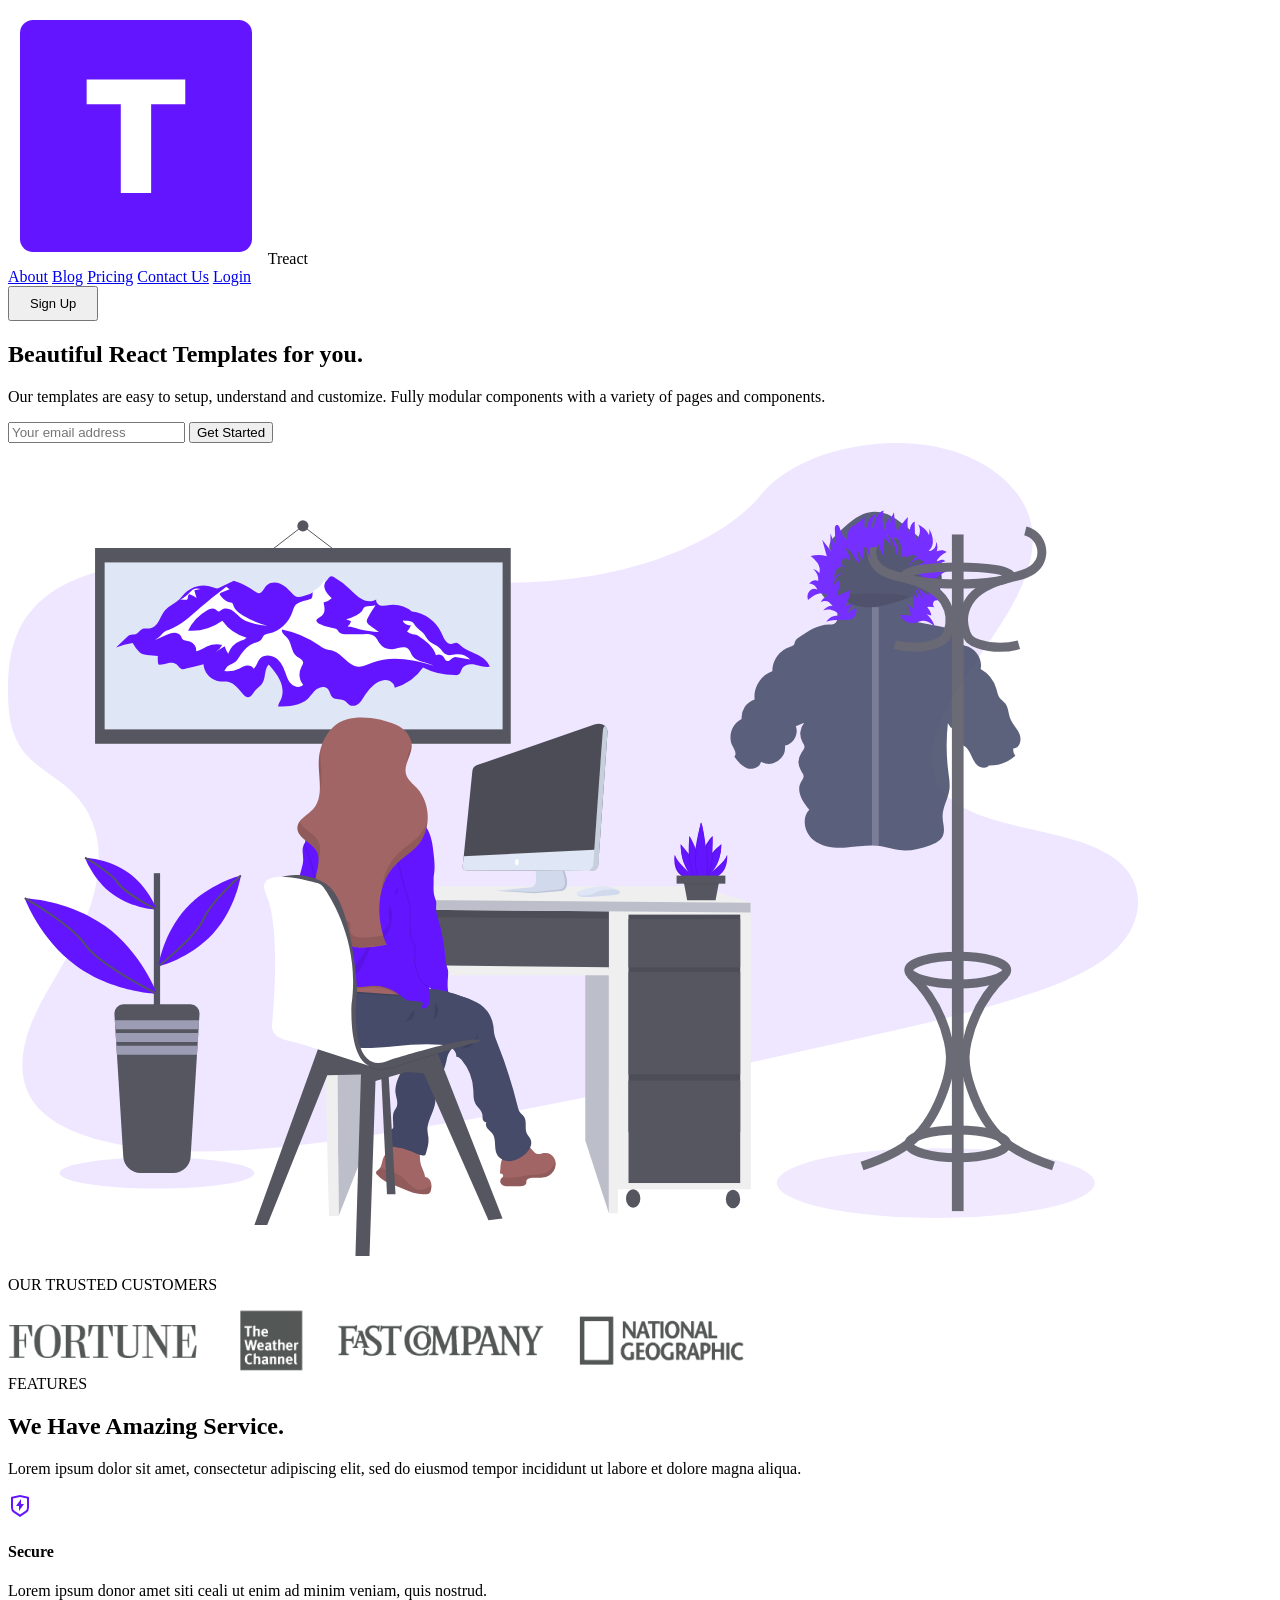
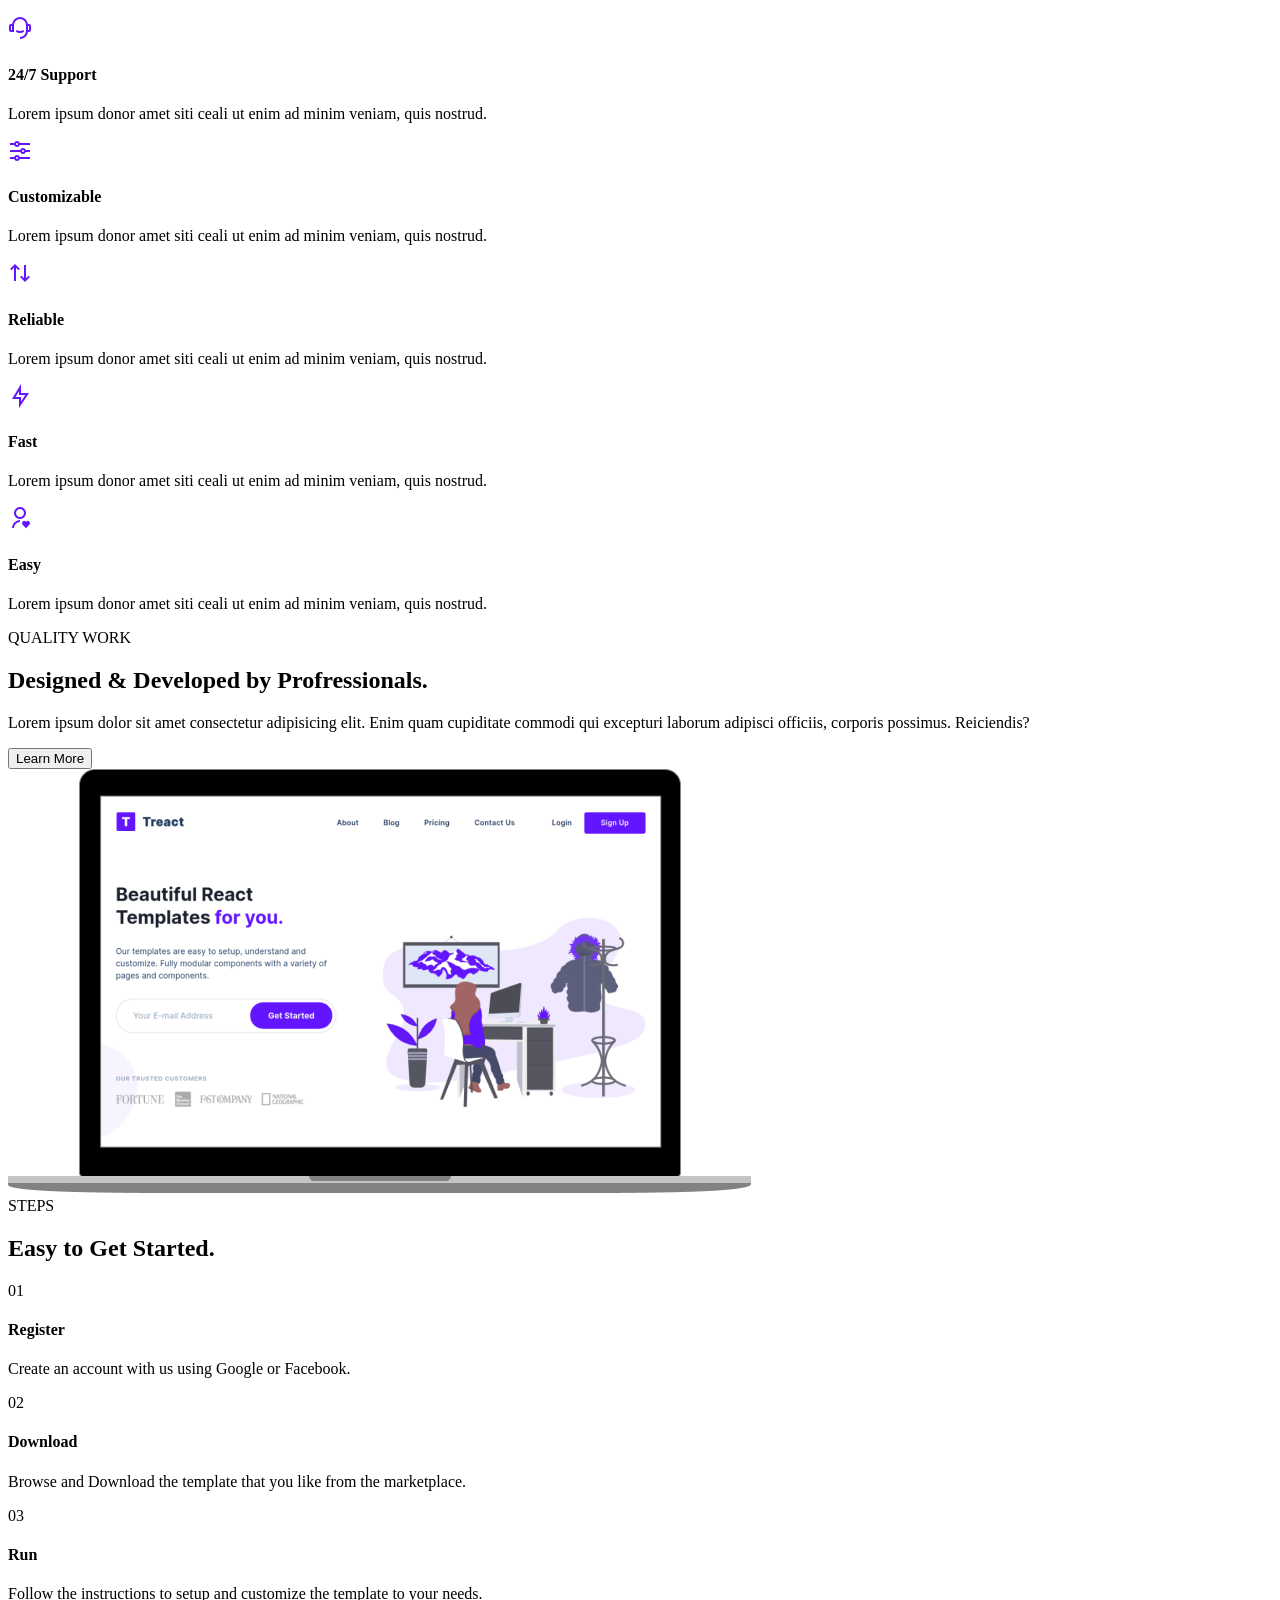
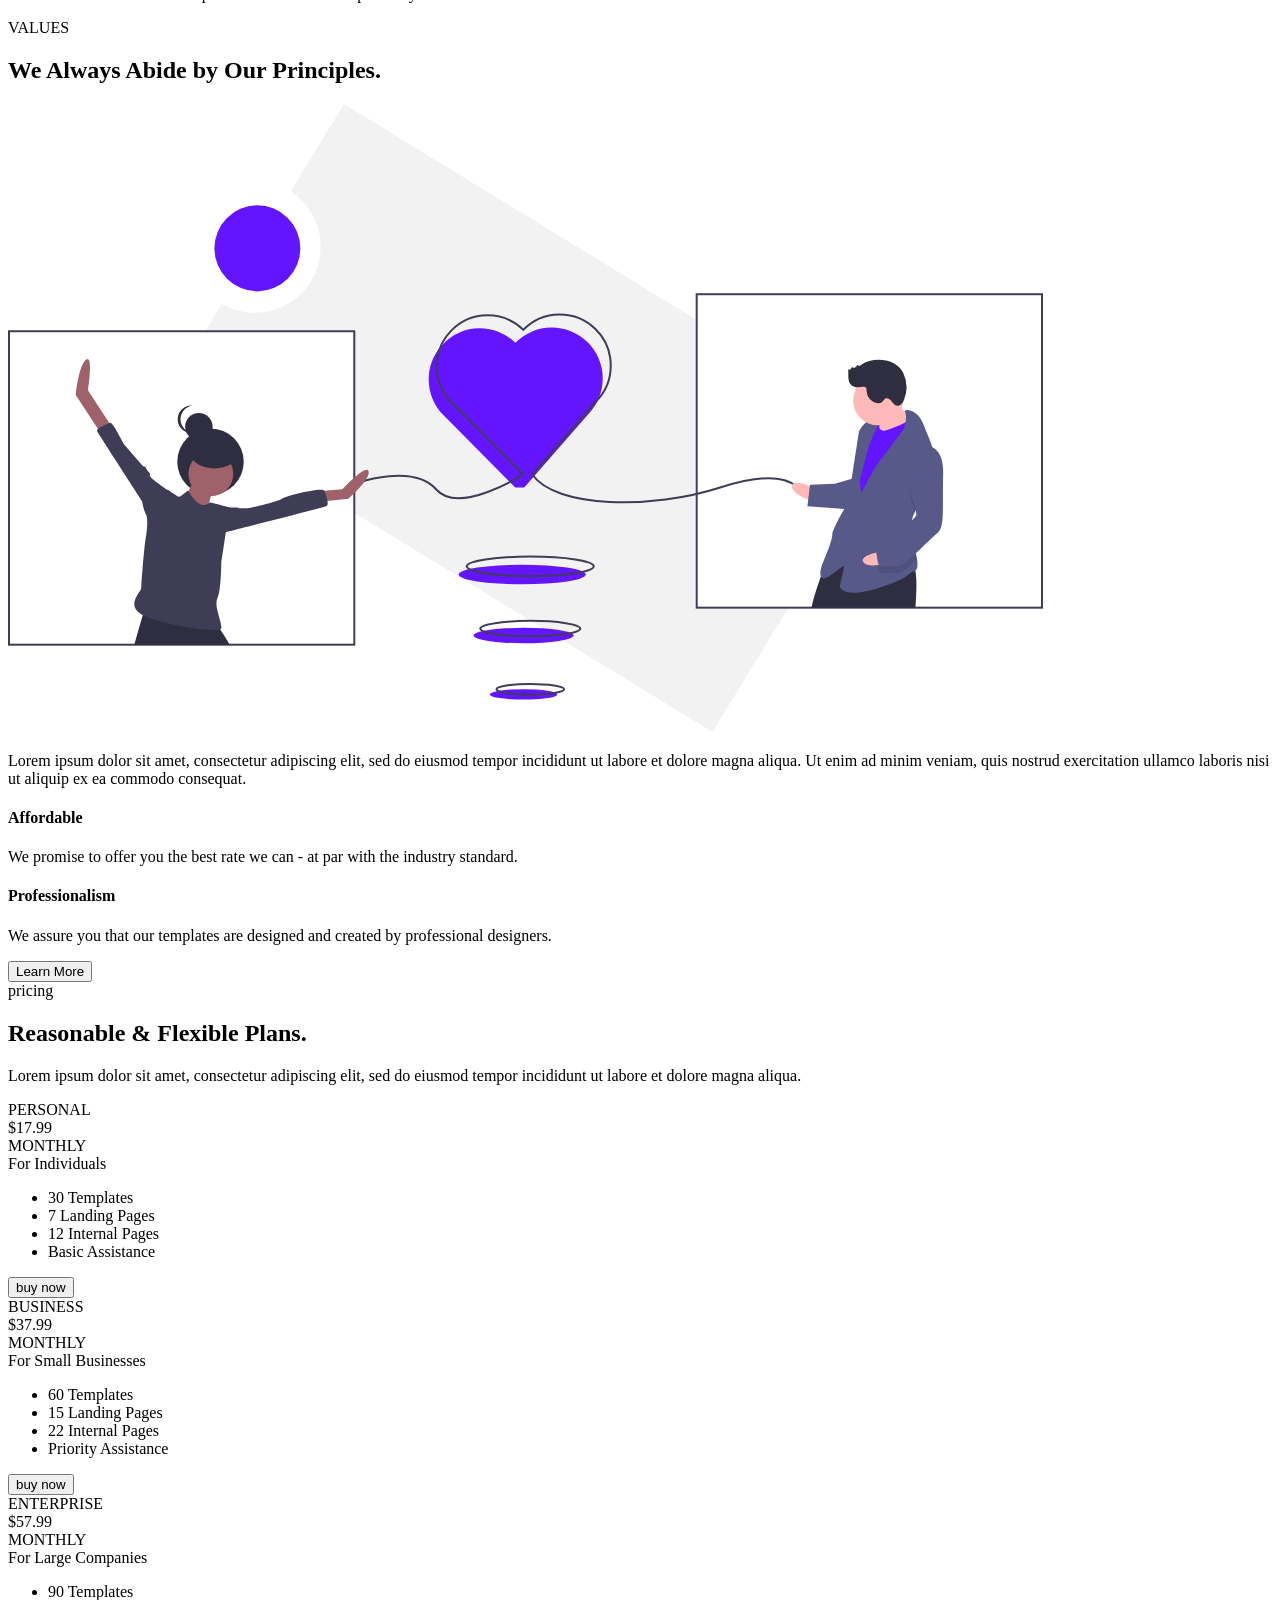
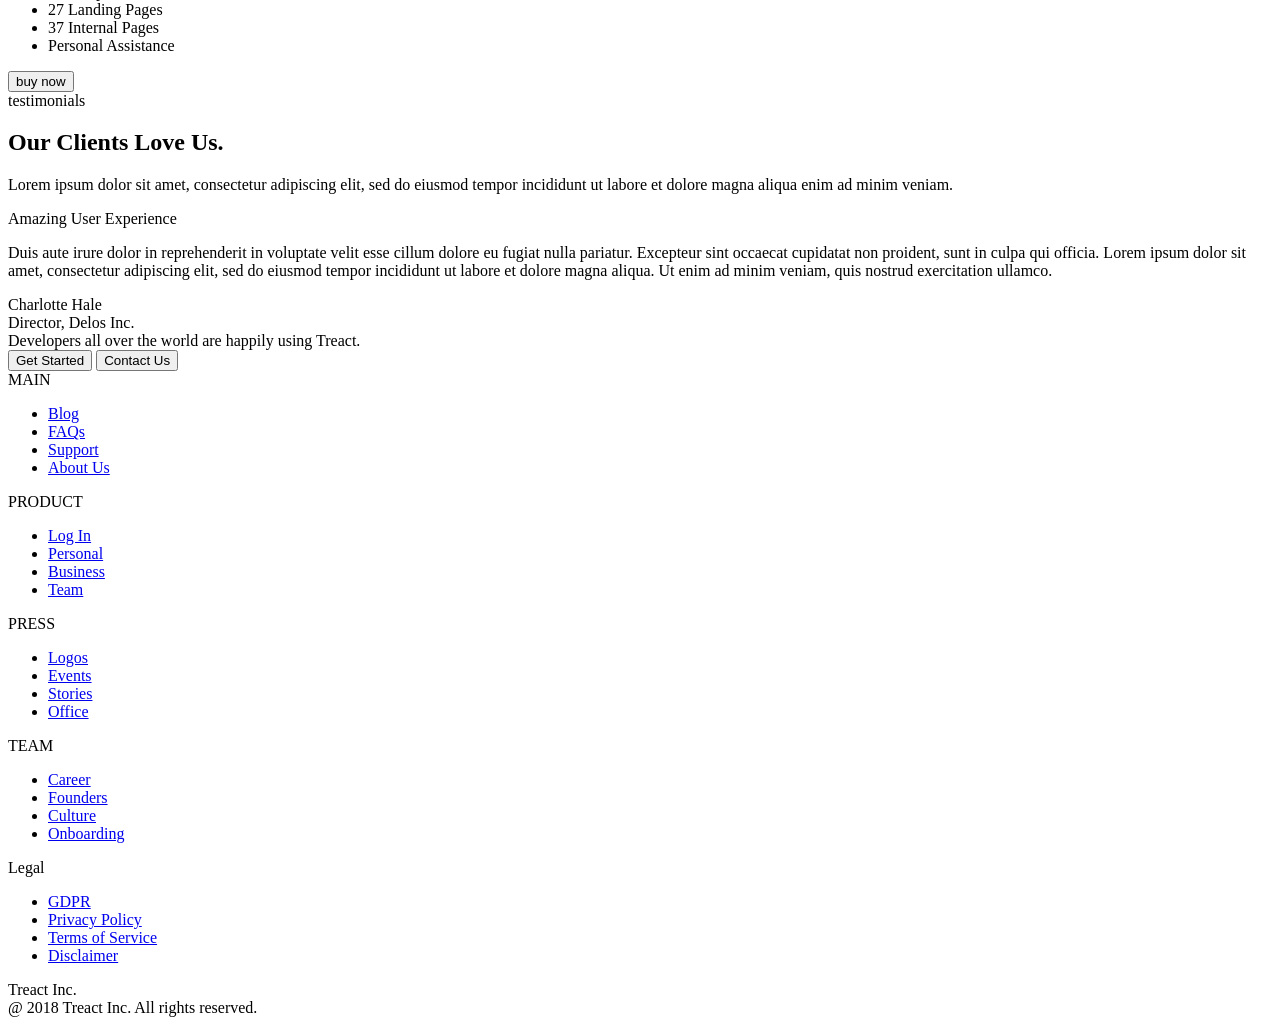
==== commit 7cc4e5d4: "Final Update" ====
--- a/index1.html
+++ b/index1.html
@@ -1,74 +1,26 @@
 <!DOCTYPE html>
 <html lang="en">
 
-<head>
-    <meta charset="UTF-8">
-    <meta http-equiv="X-UA-Compatible" content="IE=edge">
-    <meta name="viewport" content="width=device-width, initial-scale=1.0">
-    <title>Document</title>
-    <link rel="stylesheet" href="style.css">
-    <link rel="stylesheet" href="https://pro.fontawesome.com/releases/v5.10.0/css/all.css"
-        integrity="sha384-AYmEC3Yw5cVb3ZcuHtOA93w35dYTsvhLPVnYs9eStHfGJvOvKxVfELGroGkvsg+p" crossorigin="anonymous" />
-    <script src="script.js"></script>
-</head>
-
-<body>
- <section id="landing">
-  <nav>
-   <div class="nav__container">
-        <img class="logo" src="assets/logo.2c489fc453a1783cbadacf914efa3df6.svg" alt="Logo">
-        <div class="nav_logo-title">Treact 
-      </div>
-        <button class="btn__menu" onclick="openMenu()">
-        <svg xmlns="http://www.w3.org/2000/svg" width="24" height="24" viewBox="0 0 24 24" fill="none"
-          stroke="currentColor" stroke-width="2" stroke-linecap="round" stroke-linejoin="round"
-          class="btn__menu--svg">
-          <line x1="3" y1="12" x2="21" y2="12"></line>
-          <line x1="3" y1="6" x2="21" y2="6"></line>
-          <line x1="3" y1="18" x2="21" y2="18"></line>
-        </svg>
-      </button>
-   <div class="row nav__row">
-    <div class="nav__logo">
-
- </header>               
-
-<ul class="nav__links">
-        <li class="nav__item"><a href="#">About</a></li>
-        <li class="nav__item"><a href="#">Blog</a></li>
-        <li class="nav__item"><a href="#">Pricing</a></li>
-        <li class="nav__item"><a href="#">Contact Us</a></li>
-        <li class="nav__item"><a href="#">Login</a></li>
-        <li class="nav__item"><a href="#" class="btn btn--primary">Sign Up</a></li>
-                <button class="btn__menu" onclick="openMenu()">
-                    <svg xmlns="http://www.w3.org/2000/svg" width="24" height="24" viewBox="0 0 24 24" fill="none"
-                        stroke="currentColor" stroke-width="2" stroke-linecap="round" stroke-linejoin="round"
-                        class="btn__menu--svg">
-                        <line x1="3" y1="12" x2="21" y2="12"></line>
-                        <line x1="3" y1="6" x2="21" y2="6"></line>
-                        <line x1="3" y1="18" x2="21" y2="18"></line>
-                    </svg>
-                </button>
-            </div>
-        </nav>
-        <div class="modal">
-            <button class="btn__menu btn__menu--close" onclick="closeMenu()">
-                <svg xmlns="http://www.w3.org/2000/svg" width="24" height="24" viewBox="0 0 24 24" fill="none"
-                    stroke="currentColor" stroke-width="2" stroke-linecap="round" stroke-linejoin="round"
-                    class="light___StyledCloseIcon-lj69nl-14 fASujC">
-                    <line x1="18" y1="6" x2="6" y2="18"></line>
-                    <line x1="6" y1="6" x2="18" y2="18"></line>
-                </svg>
-            </button>
-            <div class="modal__links">
-                <a class="modal__link">About</a>
-                <a class="modal__link">Blog</a>
-                <a class="modal__link">Pricing</a>
-                <a class="modal__link">Contact Us</a>
-                <a class="modal__link">Login</a>
-                <a class="modal__link modal__link--primary">Sign Up</a>
-            </div>
-        </div>
+  <header>
+    <div class="container nav">
+      <div class="nav-left">
+        <div class="nav-logo-mark"></div>
+        <img src="assets/logo.2c489fc453a1783cbadacf914efa3df6.svg" alt="Treact Logo">
+        <span>Treact</span>
+      </div>
+      <nav class="nav-links">
+        <a href="#">About</a>
+        <a href="#">Blog</a>
+        <a href="#">Pricing</a>
+        <a href="#">Contact Us</a>
+        <a href="#">Login</a>
+       
+      </nav>
+      <div class="nav-auth">
+        <button class="btn-secondary" style="padding:8px 20px;font-size:13px;">Sign Up</button>
+      </div>
+    </div>
+  </header>
         <header>
             <div class="container">
                 <div class="row">
@@ -106,282 +58,320 @@
                     </div>
         </header>
     </section>
-    <main>
-        <section id="features">
-            <div class="container">
-                <div class="row__narrow">
-                    <p class="feature-label">FEATURES</p>
-                    
-                    <h2>We have Amazing<span> Service.</span></h2>
-                   
-                    <p class="features-description">
-                        Lorem ipsum dolor sit amet, consecutor adipiscing elit, sed do
-                        eiusmod tempor incidunt ut labore et dolore magna ailquua.
-                    </p>     
-
-                       
-                        <head>
-                            <meta charset="UTF-8">
-                            <meta name="viewport" content="width=device-width, initial-scale=1.0">
-                            <title>Document</title>
-                        </head>
-                        <body>
-                            
-                        </body>
-                        </html>
-
-                    </p>>
-
-                    </p>
-            </div>
+
+  <!-- FEATURES -->
+  <section class="features">
+    <div class="container">
+      <div class="features-header">
+        <div class="section-label">FEATURES</div>
+        <h2 class="section-title">We Have Amazing Service.</h2>
+        <p class="section-description">
+          Lorem ipsum dolor sit amet, consectetur adipiscing elit, sed do eiusmod tempor incididunt ut labore et dolore magna aliqua.
+        </p>
+      </div>
+
+      <div class="features-grid">
+
+        <!-- Secure -->
+         <div class="feature-card">
+          <div class="icon-circle">
+            <img src="assets/shield-icon.daefe14b320b14fbd9cbd18908ac93ec.svg" alt="secure logo">
+          </div>
+          <div class="feature-text">
+            <h4>Secure</h4>
+            <p>Lorem ipsum donor amet siti ceali ut enim ad minim veniam, quis nostrud.</p>
+          </div>
+        </div>
+
+        <!-- 24/7 Support -->
+        <div class="feature-card">
+          <div class="icon-circle">
+            <img src="assets/support-icon.f9253ffa8cb6ffde5bbaa05eb5136375.svg" alt="24/7 support">
+          </div>
+          <div class="feature-text">
+            <h4>24/7 Support</h4>
+            <p>Lorem ipsum donor amet siti ceali ut enim ad minim veniam, quis nostrud.</p>
+          </div>
+        </div>
+
+        <!-- Customizable -->
+        <div class="feature-card">
+          <div class="icon-circle">
+            <img src="assets/customize-icon.367468c90fd796009b97fbfba67b2c6a.svg" alt="Customizable">
+          </div>
+          <div class="feature-text">
+            <h4>Customizable</h4>
+            <p>Lorem ipsum donor amet siti ceali ut enim ad minim veniam, quis nostrud.</p>
+          </div>
+        </div>
+
+        <!-- Reliable -->
+        <div class="feature-card">
+          <div class="icon-circle">
+            <img src="assets/reliable-icon.1367510a8f0a1bec76dc425d25f92f43.svg" alt="Reliable">
+          </div>
+          <div class="feature-text">
+            <h4>Reliable</h4>
+            <p>Lorem ipsum donor amet siti ceali ut enim ad minim veniam, quis nostrud.</p>
+          </div>
+        </div>
+
+        <!-- Fast -->
+        <div class="feature-card">
+          <div class="icon-circle">
+            <img src="assets/fast-icon.dbb971a73d4805d2fc3bcdacdb55beba.svg" alt="Fast">
+          </div>
+          <div class="feature-text">
+            <h4>Fast</h4>
+            <p>Lorem ipsum donor amet siti ceali ut enim ad minim veniam, quis nostrud.</p>
+          </div>
+        </div>
+
+        <!-- Easy -->
+        <div class="feature-card">
+          <div class="icon-circle">
+            <img src="assets/simple-icon.673b7e1750b2a4ef32907fc164828d00.svg" alt="Easy">
+          </div>
+          <div class="feature-text">
+            <h4>Easy</h4>
+            <p>Lorem ipsum donor amet siti ceali ut enim ad minim veniam, quis nostrud.</p>
+          </div>
+        </div>
+      </div>
+    </div>
+  </section>
+
         </section>
-        <section id="quality">
-            <div class="container">
-                <div class="row">
-                    <div class="feature-grid">
-                     <div class="feature-card">
-                        <div class="icon">🔒</div>
-                        <h3>Secure</h3>
-                        <p> We stricly only deal with vendors that provide top notch security.</p>
-                </div>
-             </div>   
-
-                     <div class="feature-card">
-                        <div class="icon">🎧</div>
-                        <h3> 24/7 Support</h3>
-                        <p>Lorem ipsum donor amet siti ceali ut enim ad minim veniam</p>
-                        </div>
-
-                     <div class="feature-card">
-                        <div class="icon">⚙️</div>
-                        <h3>Customizable</h3>
-                         <p>Lorem ipsum donor amet siti ceali ut enim ad minim veniam.
-                     </p>   
-                </div>   
-             </div>                 
-
-                     <div class="feature-card">
-                        <div class="icon"></div>
-                        <h3>Reliable</h3>
-                         <p> We strictly only deal with vendors that provide top notch security.
-                     </p>
-                </div>
-             </div>   
-
-                     <div class="feature-card">
-                        <div class="icon"></div>
-                        <h3> Fast </h3>
-                        <p>Lorem ipsum donor amet siti ceali ut enim ad minim veniam</p>
-                 </div>
-             </div>
-
-                     <div class="feature-card">
-                        <div class="icon">⚙️</div>
-                        <h3>Easy</h3>
-                         <p>Lorem ipsum donor amet siti ceali ut enim ad minim veniam.
-                     </p>   
-                </div>   
-             </div>                 
-                    
-                    
-
-            </div>
-        </div>      
-
-        </section>
+
+         <section class="quality">
+    <div class="container quality-inner">
+      <div class="quality-text">
+        <div class="section-label">QUALITY WORK</div>
+        <h2 class="section-title">Designed &amp; Developed by Profressionals.</h2>
+        <p class="section-description">
+          Lorem ipsum dolor sit amet consectetur adipisicing elit. Enim quam cupiditate commodi qui excepturi laborum adipisci officiis, corporis possimus. Reiciendis?
+        </p>
+        <button class="btn-outline">Learn More</button>
+      </div>
+      <div class="quality-image"></div>
+      <img src="assets/hero-screenshot-2.241aac1fbc66db29d873.png">
+    </div>
+  </section>
+
         <section id="steps">
             <div class="container">
-                <div class="row">
-                    <h3>Steps</h3>
-                    <h2>Easy to Get Started</h2>
-
-                <div class="Step">
-                    <span>01</span>
-                    <div>
-                        <h3>Register</h3>
-                        <p>Create an account with us using Google or Facebook.</p>
-                    </div>
-                </div>
-                </div>
-
-                <div class="Step">
-                    <span>02</span>
-                    <div>
-                        <h3>Download</h3>
-                        <p>Browse and Download the template that you like from the marketplace.</p>
-                    </div>
-                    </div>
-
-                <div class="Step">
-                    <span>03</span>
-                    <div>
-                        <h3>Run</h3>
-                        <p>Follow the instructions to setup and customize the template to your needs.</p>
-                    </div>
-                </div>
-
-            </div>
+  <section class="steps">
+    <div class="container steps-inner">
+      <div class="steps-header">
+        <div class="section-label">STEPS</div>
+        <h2 class="section-title">Easy to Get Started.</h2>
+        <p class="section-description">
+          <!-- optional supporting text, left blank to match your copy -->
+        </p>
+      </div>
+      <div class="steps-list">
+        <div class="step-item">
+          <div class="step-number">01</div>
+          <div class="step-text">
+            <h4>Register</h4>
+            <p>Create an account with us using Google or Facebook.</p>
+          </div>
+        </div>
+        <div class="step-item">
+          <div class="step-number">02</div>
+          <div class="step-text">
+            <h4>Download</h4>
+            <p>Browse and Download the template that you like from the marketplace.</p>
+          </div>
+        </div>
+        <div class="step-item">
+          <div class="step-number">03</div>
+          <div class="step-text">
+            <h4>Run</h4>
+            <p>Follow the instructions to setup and customize the template to your needs.</p>
+          </div>
+        </div>
+      </div>
+    </div>
+  </section>
+
+        <section id="values">
+  <div class="container values-inner">
+      <div class="values-main">
+        <div class="section-label">VALUES</div>
+        <h2 class="section-title">We Always Abide by Our Principles.</h2>
+        <img src="assets/love-illustration.c759090fa833369ad6ffb6eb19cacb3e.svg" alt="love">
+        <p> Lorem ipsum dolor sit amet, consectetur adipiscing elit, sed do eiusmod tempor incididunt ut labore et dolore magna aliqua. Ut enim ad minim veniam, quis nostrud exercitation ullamco laboris nisi ut aliquip ex ea commodo consequat.
+        </p>
+        <div class="values-grid">
+          <div class="value-card">
+            <h4>Affordable</h4>
+            <p>We promise to offer you the best rate we can - at par with the industry standard.</p>
+          </div>
+          <div class="value-card">
+            <h4>Professionalism</h4>
+            <p>We assure you that our templates are designed and created by professional designers.</p>
+          </div>
+        </div>
+        <button class="btn-outline">Learn More</button>
+      </div>
+    </div>
+  </section>
+
+  <section id="pricing">
+            <div class="container">
+ <div class="pricing-header">
+        <div class="section-label">pricing</div>
+        <h2 class="section-title">Reasonable &amp; Flexible Plans.</h2>
+        <p class="section-description">
+          Lorem ipsum dolor sit amet, consectetur adipiscing elit, sed do eiusmod tempor incididunt ut labore et dolore magna aliqua.
+        </p>
+      </div>
+
+      <div class="pricing-grid">
+        <!-- PERSONAL -->
+        <div class="price-card">
+          <div class="price-plan">PERSONAL</div>
+          <div class="price-amount">$17.99</div>
+          <div class="price-period">MONTHLY</div>
+          <div class="price-tagline">For Individuals</div>
+          <ul class="price-features">
+            <li>30 Templates</li>
+            <li>7 Landing Pages</li>
+            <li>12 Internal Pages</li>
+            <li>Basic Assistance</li>
+          </ul>
+          <button class="btn-primary">buy now</button>
+        </div>
+
+        <!-- BUSINESS -->
+        <div class="price-card">
+          <div class="price-plan">BUSINESS</div>
+          <div class="price-amount">$37.99</div>
+          <div class="price-period">MONTHLY</div>
+          <div class="price-tagline">For Small Businesses</div>
+          <ul class="price-features">
+            <li>60 Templates</li>
+            <li>15 Landing Pages</li>
+            <li>22 Internal Pages</li>
+            <li>Priority Assistance</li>
+          </ul>
+          <button class="btn-primary">buy now</button>
+        </div>
+
+        <!-- ENTERPRISE -->
+        <div class="price-card">
+          <div class="price-plan">ENTERPRISE</div>
+          <div class="price-amount">$57.99</div>
+          <div class="price-period">MONTHLY</div>
+          <div class="price-tagline">For Large Companies</div>
+          <ul class="price-features">
+            <li>90 Templates</li>
+            <li>27 Landing Pages</li>
+            <li>37 Internal Pages</li>
+            <li>Personal Assistance</li>
+          </ul>
+          <button class="btn-primary">buy now</button>
+        </div>
+      </div>
+    </div>
+  </section>
+
         </section>
-        <section id="values">
-            <div class="container">
-                <div class="row">
-                    
-                    <div>
-                        <h4>Values</h4>
-                        <h2> We always Abide by our principles</h2>
-
-                        <p>Lorem ipsum dolor sit amet, consectetur adipiscig elit, sed do eiusmod
-                            tempor incididunt ut labore et dolore magna aliqua.            
-                        </p>
-
-                        <button class="btn">Learn More</button>
-                    </div>
-
-                    <div class="value list">
-
-                        <div class="value">
-                            <h4>Affordable</h4>
-                            <p>We promise to offer you the best rate we can!</p>
-                        </div>
-
-                        <div class="value">
-                            <h4>Professionalism</h4>
-                            <p>We assure you that our templates are designed and created by professional designers.</p>
-                        </div>                            
-                    </div>
-                </div>
-            </div>
-        </section>
-        <section id="pricing">
-            <div class="container">
-                <div class="row">
-                    <h5>PRICING</h5>
-                    <h2>Reasonable & Flexible Plans.</h2>
-
-                <div class="pricing__grid">
-                    <div class="pricing__card">
-                        <h3>Personal</h3>
-                        <p class="pricing__amount">$19.99</p>
-
-                        <ul>
-                            <li>30 Templates/li>
-                            <li>7 Landing Pages</li>
-                            <li>12 Internal Pages</li>
-                            <li>Basic Assistance</li>
-                        </ul>
-
-                        <button class="btn-primary">Buy Now</button>
-                        </div>
-                 
-
-                    <div class="pricing__card">
-                        <h3>Business</h3>
-                        <p class="pricing__amount">$37.99</p>
-
-                         <ul>
-                            <li>60 Templates/li>
-                            <li>15 Landing Pages</li>
-                            <li>22 Internal Pages</li>
-                            <li>Priority Assistance</li>
-                        </ul>
-
-                         <button class="btn-primary">Buy Now</button>
-                        </div>
-                   
-                    <div class="pricing__card">
-                        <h3>Enterprise</h3>
-                        <p class="pricing__amount">$57.99</p>
-
-                         <ul>
-                            <li>90 Templates/li>
-                            <li>27 Landing Pages</li>
-                            <li>37 Internal Pages</li>
-                            <li>Priority Assistance</li>
-                        </ul>    
-
-                        <button class="btn-primary">Buy Now</button>
-                        </div>
-
-                    </div>
-                </div>
-            </div>
-
-        </section>
-        <section id="testimonials">
-            <div class="container">
-                <div class="row">
-
-                    <h2>Our Clients Love us</h2>
-                    <div class="review">
-                    
-                        <h3>Amazing User Experience</h3>
-
-                        <p>
-                            Duis aute irure dolor in reprehenderit in voluptate velit esse
-                            cillum dolore eu fugiat nulla pariaur.             
-                        </p>
-
-                        <strong>Charlotte Hale</strong>
-                        <p>Director, Delos Inc.</p>
-                    </div>
-                </div>
-            </div>
+   <section class="testimonials">
+    <div class="container testimonials-inner">
+      <div class="testimonials-header">
+        <div class="section-label">testimonials</div>
+        <h2 class="section-title">Our Clients Love Us.</h2>
+        <p class="section-description">
+          Lorem ipsum dolor sit amet, consectetur adipiscing elit, sed do eiusmod tempor incididunt ut labore et dolore magna aliqua enim ad minim veniam.
+        </p>
+      </div>
+      <div class="testimonial-card">
+        <div class="testimonial-title">Amazing User Experience</div>
+        <p class="testimonial-body">
+          Duis aute irure dolor in reprehenderit in voluptate velit esse cillum dolore eu fugiat nulla pariatur. Excepteur sint occaecat cupidatat non proident, sunt in culpa qui officia. Lorem ipsum dolor sit amet, consectetur adipiscing elit, sed do eiusmod tempor incididunt ut labore et dolore magna aliqua. Ut enim ad minim veniam, quis nostrud exercitation ullamco.
+        </p>
+        <div class="testimonial-author-name">Charlotte Hale</div>
+        <div class="testimonial-author-role">Director, Delos Inc.</div>
+      </div>
+    </div>
+  </section>
 
         </section>
         <section id="start">
             <div class="container">
                 <div class="row">
-                    <!--  -->Enter "Start"/Call to action section<!--  -->
-                </div>
-            </div>
-        </section>
+                    <div class="cta-text">
+        Developers all over the world are happily using Treact.
+      </div>
+
+      <div class="cta-actions">
+        <button class="btn-cta-light">Get Started</button>
+        <button class="btn-cta-outline">Contact Us</button>
+      </div>
+    </div>
+  </section>
+
     </main>
-    <footer>
-        <div class="row footer__row">
-        <div class="container"></div>
-
-         <div>
-        <h4>MAIN</h4>
-            <p>Blog</p>
-            <p>FAQs</p>
-            <p>Support</p>
-            <p>About Us</p>
+ <footer>
+    <div class="container">
+      <div class="footer-top">
+        <div>
+          <div class="footer-column-title">MAIN</div>
+          <ul class="footer-links">
+            <li><a href="assets/blog.html">Blog</a></li>
+            <li><a href="assets/faqs.html">FAQs</a></li>
+            <li><a href="assets/support.html">Support</a></li>
+            <li><a href="assets/about-us.html">About Us</a></li>
+          </ul>
        </div>
 
         <div>
-            <h4>PRODUCT</h4>
-            <p>Log In</p>
-            <p>Personal</p>
-            <p>Business</p>
-            <p>Team</p>
+         <div class="footer-column-title">PRODUCT</div>
+          <ul class="footer-links">
+            <li><a href="assets/log-in.html">Log In</a></li>
+            <li><a href="assets/personal.html">Personal</a></li>
+            <li><a href="assets/business.html">Business</a></li>
+            <li><a href="assets/team.html">Team</a></li>
+          </ul>
        </div>
 
+   <div class="footer-column-title">PRESS</div>
+          <ul class="footer-links">
+            <li><a href="assets/logos.html">Logos</a></li>
+            <li><a href="assets/events.html">Events</a></li>
+            <li><a href="assets/stories.html">Stories</a></li>
+            <li><a href="assets/office.html">Office</a></li>
+          </ul>
+        </div>
+        
         <div>
-              <h4>PRESS</h4>
-              <p>Logos</p>
-              <p>Events</p>
-              <p>Stories</p>
-              <p>Office</p>
-         </div>
-
-        <div>
-        <h4>TEAM</h4>
-        <p>Career</p>
-        <p>Founders</p>
-        <p>Culture</p>
-        <p>Onboarding</p>
-    </div>
-
-        <div>
-        <h4>LEGAL</h4>
-        <p>GDPR</p>
-        <p>Privacy Policy</p>
-        <p>Terms of Service</p>
-        <p>Disclaimer</p>   
-
+       <div class="footer-column-title">TEAM</div>
+       <ul class="footer-links">
+        <li><a href="assets/career.html">Career</a></li>
+        <li><a href="assets/founders.html">Founders</a></li>
+        <li><a href="assets/culture.html">Culture</a></li>
+        <li><a href="assets/onboarding.html">Onboarding</a></li>
+     </ul>
+   </div>
+
+   <div class="footer-column-title">Legal</div>
+        <ul class="footer-links">
+          <li><a href="assets/gdpr.html">GDPR</a></li>
+          <li><a href="assets/privacy-policy.html">Privacy Policy</a></li>
+          <li><a href="assets/Terms of service.html">Terms of Service</a></li>
+          <li><a href="assets/disclaimer.html">Disclaimer</a></li>
+        </ul>
+      </div>
+    </div>    
+        
+    <div class="footer-bottom">
+        <div class="footer-brand">Treact Inc.</div>
+        <div>@ 2018 Treact Inc. All rights reserved.</div>
      </div>
    </div>
-    </footer>
+ </footer>
+
 </body>
-
 </html>
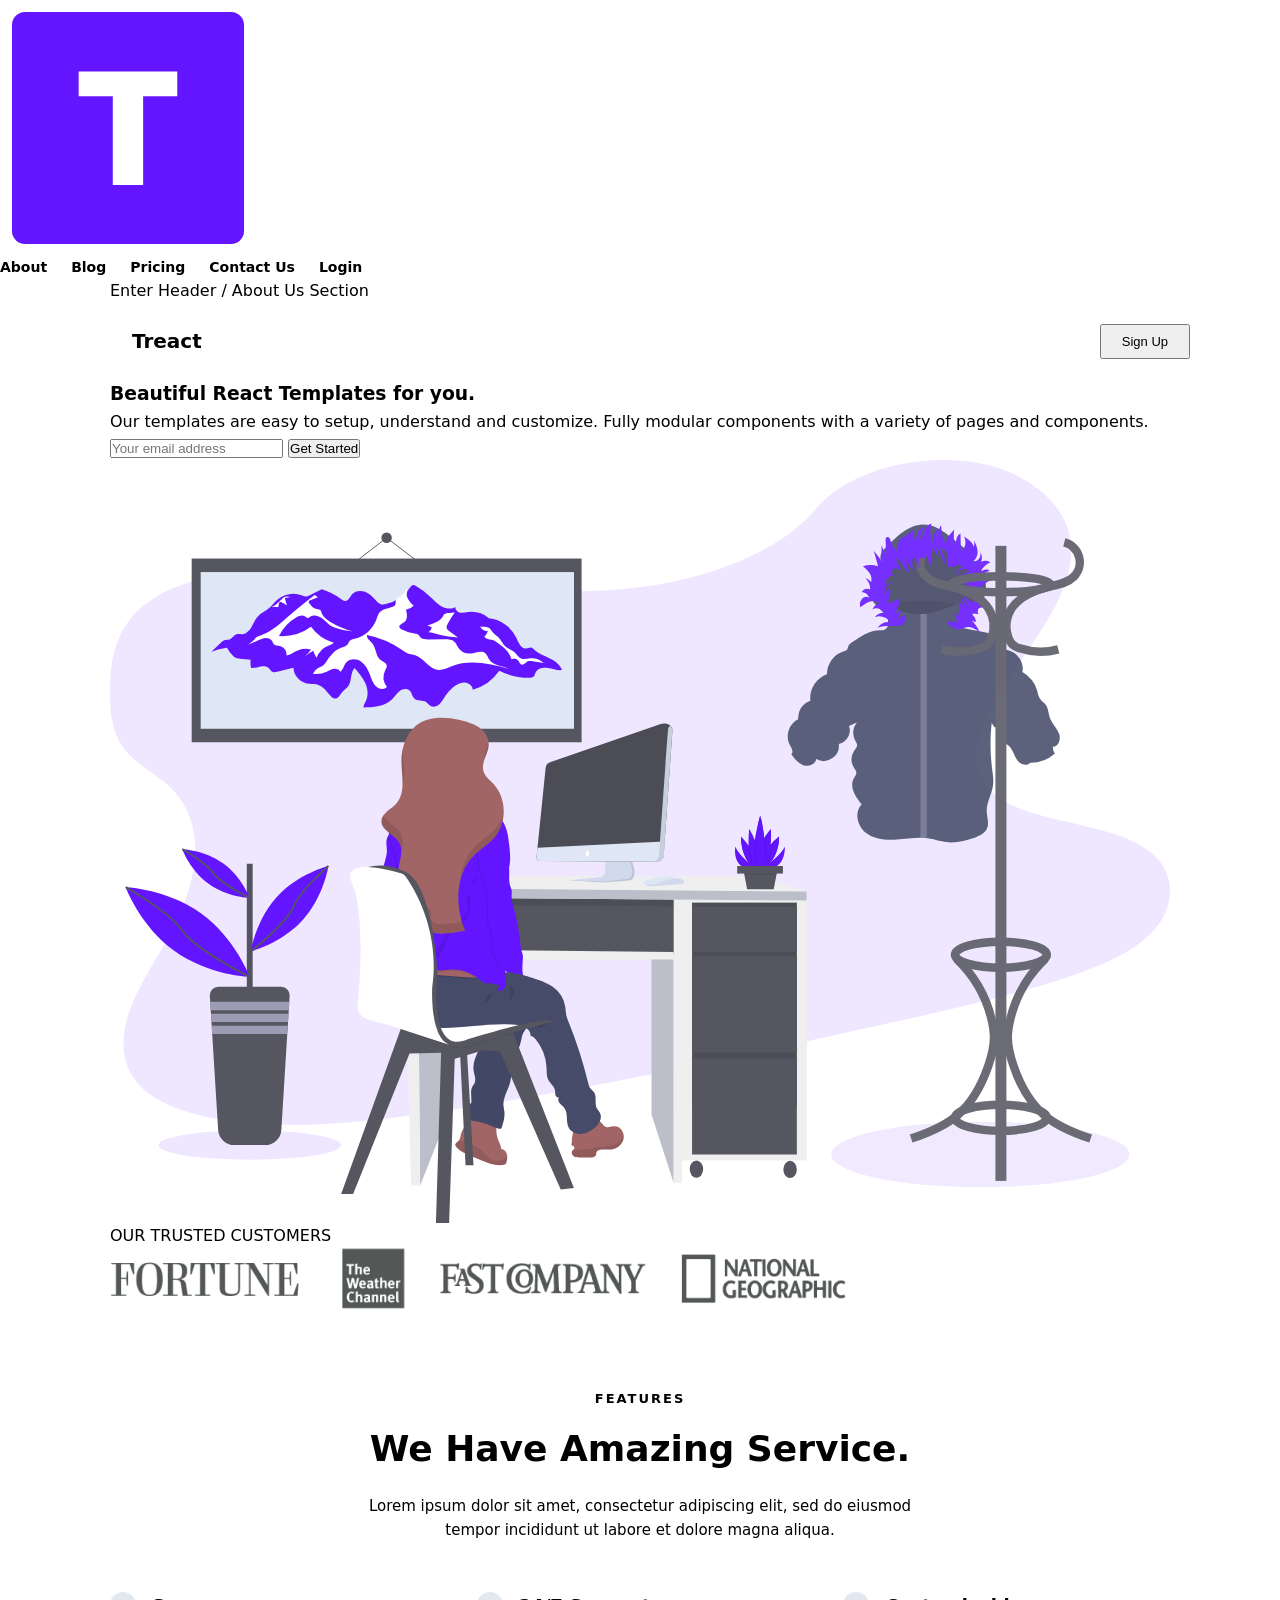
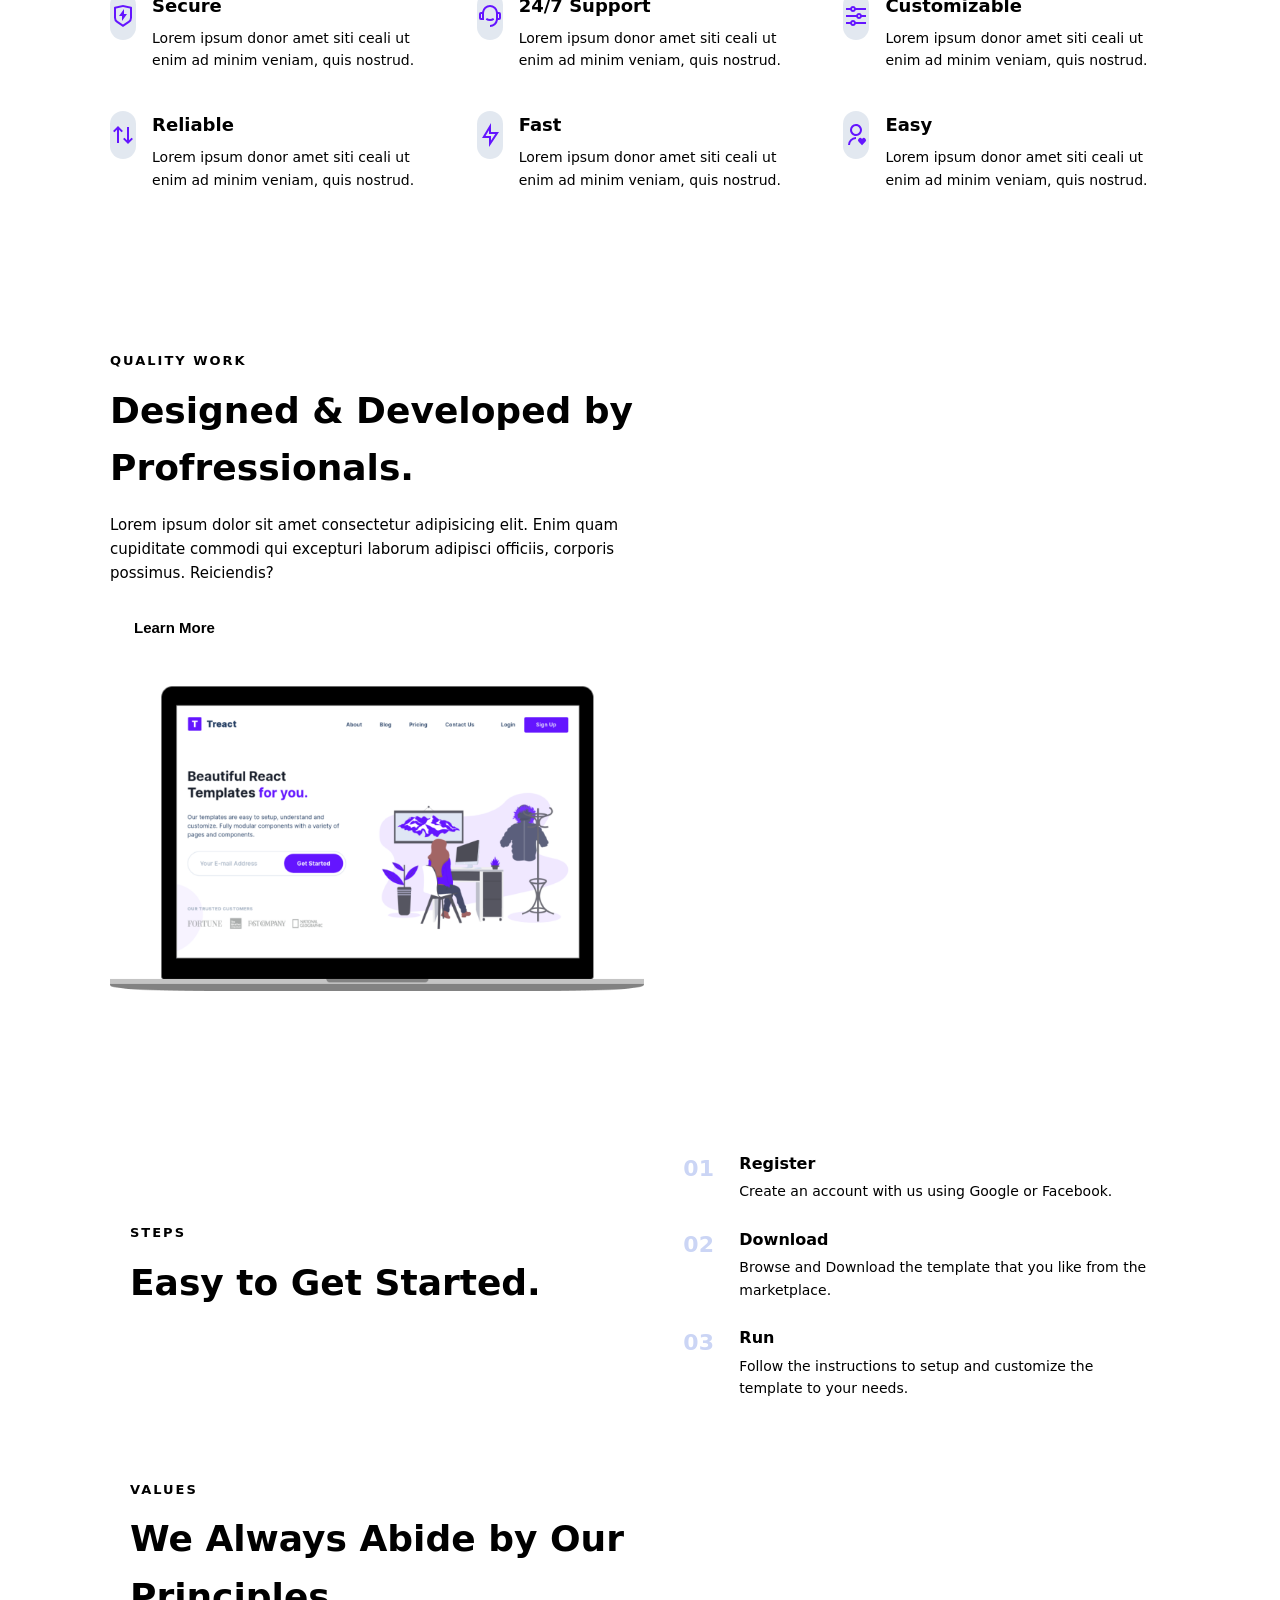
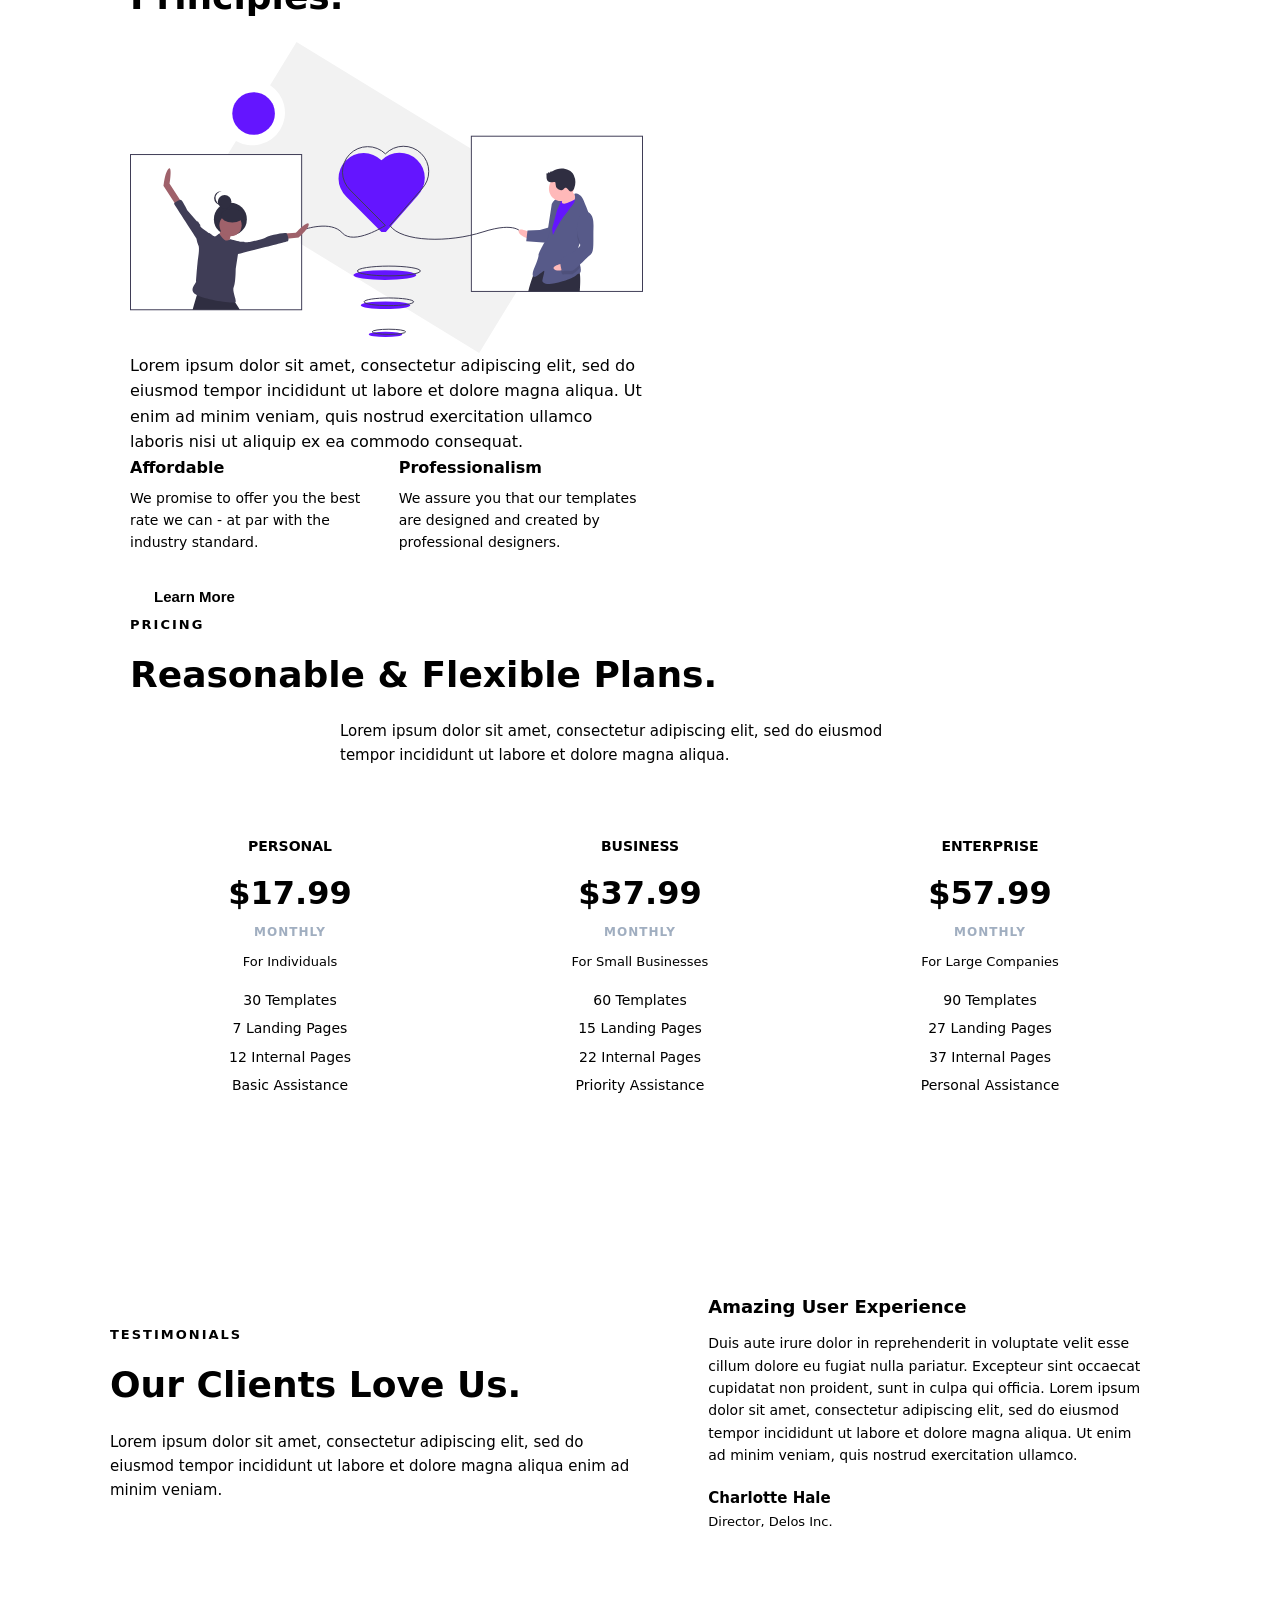
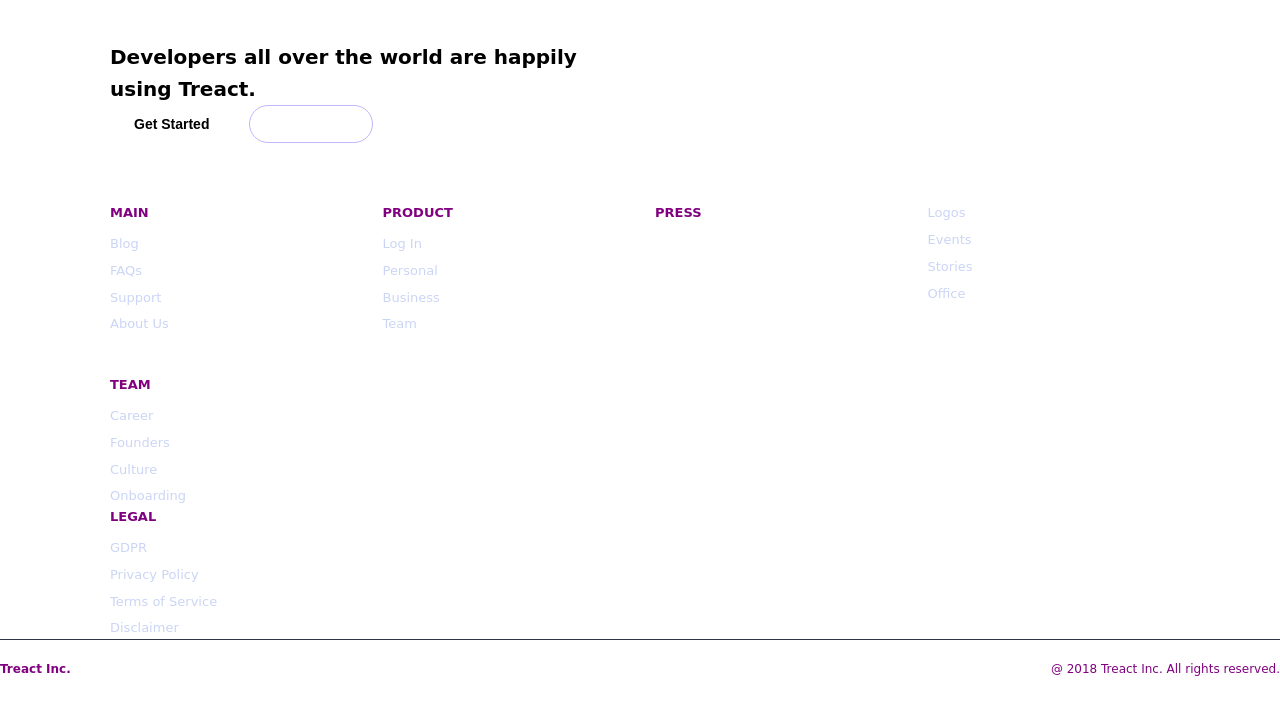
==== commit 472be844: "corrected HTML" ====
--- a/index1.html
+++ b/index1.html
@@ -1,19 +1,51 @@
 <!DOCTYPE html>
 <html lang="en">
+
+<head>
+    <meta charset="UTF-8">
+    <meta http-equiv="X-UA-Compatible" content="IE=edge">
+    <meta name="viewport" content="width=device-width, initial-scale=1.0">
+    <title>Document</title>
+    <link rel="stylesheet" href="style.css">
+    <link rel="stylesheet" href="https://pro.fontawesome.com/releases/v5.10.0/css/all.css"
+        integrity="sha384-AYmEC3Yw5cVb3ZcuHtOA93w35dYTsvhLPVnYs9eStHfGJvOvKxVfELGroGkvsg+p" crossorigin="anonymous" />
+</head>
+
+<body>
+    <section id="landing">
+        <nav>
+            <div class="row nav__row">
+                <div class="nav__logo">
+                <img src="assets/logo.2c489fc453a1783cbadacf914efa3df6.svg" alt="Treact Logo">
+                </div>
+                 <nav class="nav-links">
+                     <a href="#">About</a>
+                     <a href="#">Blog</a>
+                     <a href="#">Pricing</a>
+                     <a href="#">Contact Us</a>
+                     <a href="#">Login</a>
+                 </nav>
+            </div>
+        </nav>
+        <header>
+            <div class="container">
+                <div class="row">
+                    <!--  -->Enter Header / About Us Section<!--  -->
+            </div>
+        </header>
+    </section>
+    <main>
+        <section id="features">
+</bodyy>
 
   <header>
     <div class="container nav">
       <div class="nav-left">
         <div class="nav-logo-mark"></div>
-        <img src="assets/logo.2c489fc453a1783cbadacf914efa3df6.svg" alt="Treact Logo">
+        
         <span>Treact</span>
       </div>
-      <nav class="nav-links">
-        <a href="#">About</a>
-        <a href="#">Blog</a>
-        <a href="#">Pricing</a>
-        <a href="#">Contact Us</a>
-        <a href="#">Login</a>
+     
        
       </nav>
       <div class="nav-auth">
--- a/style.css
+++ b/style.css
@@ -0,0 +1,638 @@
+@import url('https://fonts.googleapis.com/css2?family=Inter:wght@100;200;300;400;500;600;700;800;900&display=swap');
+
+* {
+      box-sizing: border-box;
+      margin: 0;
+      padding: 0;
+    }
+
+    body {
+      font-family: system-ui, -apple-system, BlinkMacSystemFont, "Segoe UI", sans-serif;
+      color: var(--text-main);
+      line-height: 1.6;
+      background: #ffffff;
+    }
+
+    a {
+      text-decoration: none;
+      color: inherit;
+    }
+
+    img {
+      max-width: 100%;
+      display: block;
+    }
+
+    .container {
+      max-width: 1100px;
+      margin: 0 auto;
+      padding: 0 20px;
+    }
+
+    .btn-primary {
+      background: var(--primary);
+      color: #fff;
+      padding: 12px 28px;
+      border-radius: 999px;
+      border: none;
+      font-weight: 600;
+      cursor: pointer;
+      font-size: 15px;
+      transition: background 0.2s ease;
+      display: inline-flex;
+      align-items: center;
+      justify-content: center;
+    }
+
+    .btn-primary:hover {
+      background: #4b10c4;
+    }
+
+    .btn-outline {
+      background: transparent;
+      border-radius: 999px;
+      border: 2px solid var(--primary);
+      color: var(--primary);
+      padding: 10px 24px;
+      font-weight: 600;
+      cursor: pointer;
+      font-size: 15px;
+      display: inline-flex;
+      align-items: center;
+      justify-content: center;
+    }
+
+    .section-label {
+      color: var(--primary);
+      font-weight: 700;
+      letter-spacing: 2px;
+      font-size: 13px;
+      text-transform: uppercase;
+      margin-bottom: 10px;
+    }
+
+    .section-title {
+      font-size: 36px;
+      font-weight: 800;
+      color: var(--text-main);
+      margin-bottom: 16px;
+    }
+
+    .section-description {
+      color: var(--text-muted);
+      font-size: 15px;
+      max-width: 600px;
+      margin-bottom: 40px;
+    }
+
+    /* NAVBAR */
+    header {
+      border-bottom: 1px solid var(--border-soft);
+      background: #ffffff;
+    }
+
+    .nav {
+      display: flex;
+      align-items: center;
+      justify-content: space-between;
+      padding: 20px 0;
+    }
+
+    .nav-left {
+      display: flex;
+      align-items: center;
+      gap: 10px;
+      font-weight: 800;
+      font-size: 20px;
+      color: var(--text-main);
+    }
+
+    .nav-logo-mark {
+      width: 32px;
+      height: 32px;
+      border-radius: 8px;
+      background: var(--primary);
+    }
+
+    .nav-links {
+      display: flex;
+      align-items: center;
+      gap: 24px;
+      font-size: 14px;
+      font-weight: 600;
+      color: var(--text-muted);
+    }
+
+    .nav-links a:hover {
+      color: var(--primary);
+    }
+
+    .nav-auth {
+      display: flex;
+      align-items: center;
+      gap: 16px;
+    }
+
+    .nav-login {
+      font-size: 14px;
+      font-weight: 600;
+      color: var(--text-muted);
+      cursor: pointer;
+    }
+
+    .nav-login:hover {
+      color: var(--primary);
+    }
+
+    /* HERO */
+    .hero {
+      padding: 60px 0 80px;
+      background: #ffffff;
+    }
+
+    .hero-inner {
+      display: grid;
+      grid-template-columns: minmax(0, 1.1fr) minmax(0, 1fr);
+      gap: 40px;
+      align-items: center;
+    }
+
+    .hero-title {
+      font-size: 42px;
+      font-weight: 800;
+      margin-bottom: 16px;
+      color: var(--text-main);
+    }
+
+    .hero-text {
+      color: var(--text-muted);
+      font-size: 15px;
+      margin-bottom: 24px;
+      max-width: 480px;
+    }
+
+    .hero-form {
+      display: flex;
+      flex-wrap: wrap;
+      gap: 10px;
+      margin-bottom: 30px;
+    }
+
+    .hero-input {
+      flex: 1 1 220px;
+      min-width: 0;
+      padding: 12px 16px;
+      border-radius: 999px;
+      border: 1px solid var(--border-soft);
+      font-size: 14px;
+      color: var(--text-main);
+      outline: none;
+    }
+
+    .hero-input::placeholder {
+      color: #a0aec0;
+    }
+
+    .hero-customers-label {
+      font-size: 12px;
+      font-weight: 700;
+      letter-spacing: 1px;
+      color: #a0aec0;
+      text-transform: uppercase;
+      margin-bottom: 8px;
+    }
+
+    .hero-customers-bar {
+      height: 32px;
+      border-radius: 999px;
+      background: var(--bg-soft);
+    }
+
+    .hero-right {
+      display: flex;
+      align-items: center;
+      justify-content: center;
+    }
+
+    .hero-right-placeholder {
+      width: 100%;
+      max-width: 420px;
+      height: 260px;
+      border-radius: 16px;
+      background: var(--bg-soft);
+      display: flex;
+      align-items: center;
+      justify-content: center;
+      color: #a0aec0;
+      font-size: 14px;
+      border: 1px dashed var(--border-soft);
+    }
+
+    /* FEATURES */
+    .features {
+      padding: 80px 0;
+      background: var(--bg-light);
+    }
+
+    .features-header {
+      text-align: center;
+      margin-bottom: 50px;
+    }
+
+    .features-header .section-description {
+      margin: 0 auto;
+    }
+
+    .features-grid {
+      display: grid;
+      grid-template-columns: repeat(auto-fit, minmax(260px, 1fr));
+      gap: 40px;
+    }
+
+    .feature-card {
+      display: flex;
+      align-items: flex-start;
+      gap: 16px;
+      text-align: left;
+    }
+
+    .icon-circle {
+      width: 48px;
+      height: 48px;
+      border-radius: 999px;
+      background: #e2e8f0;
+      display: flex;
+      align-items: center;
+      justify-content: center;
+    }
+
+    .icon-circle svg {
+      width: 26px;
+      height: 26px;
+      color: var(--primary);
+    }
+
+    .feature-text h4 {
+      font-size: 18px;
+      font-weight: 700;
+      margin-bottom: 6px;
+      color: var(--text-main);
+    }
+
+    .feature-text p {
+      font-size: 14px;
+      color: var(--text-muted);
+    }
+
+    /* QUALITY WORK */
+    .quality {
+      padding: 80px 0;
+      background: #ffffff;
+    }
+
+    .quality-inner {
+      display: grid;
+      grid-template-columns: minmax(0, 1.1fr) minmax(0, 1fr);
+      gap: 40px;
+      align-items: center;
+    }
+
+    .quality-text .section-description {
+      margin-bottom: 24px;
+    }
+
+    .quality-image {
+      width: 100%;
+      max-width: 480px;
+      height: 280px;
+      border-radius: 16px;
+      background: var(--bg-soft);
+      border: 1px dashed var(--border-soft);
+      display: flex;
+      align-items: center;
+      justify-content: center;
+      color: #a0aec0;
+      font-size: 14px;
+      margin-left: auto;
+    }
+
+    /* STEPS */
+    .steps {
+      padding: 80px 0;
+      background: var(--bg-light);
+    }
+
+    .steps-inner {
+      display: grid;
+      grid-template-columns: minmax(0, 1.1fr) minmax(0, 1fr);
+      gap: 40px;
+      align-items: center;
+    }
+
+    .steps-header .section-description {
+      margin-bottom: 0;
+    }
+
+    .steps-list {
+      display: flex;
+      flex-direction: column;
+      gap: 24px;
+    }
+
+    .step-item {
+      display: flex;
+      gap: 16px;
+      align-items: flex-start;
+    }
+
+    .step-number {
+      font-size: 22px;
+      font-weight: 700;
+      color: #cbd5f5;
+      min-width: 40px;
+    }
+
+    .step-text h4 {
+      font-size: 16px;
+      font-weight: 700;
+      margin-bottom: 4px;
+    }
+
+    .step-text p {
+      font-size: 14px;
+      color: var(--text-muted);
+    }
+
+    /* VALUES */
+    .values {
+      padding: 80px 0;
+      background: #ffffff;
+    }
+
+    .values-inner {
+      display: grid;
+      grid-template-columns: minmax(0, 1.1fr) minmax(0, 1fr);
+      gap: 40px;
+      align-items: flex-start;
+    }
+
+    .values-main .section-description {
+      margin-bottom: 24px;
+    }
+
+    .values-grid {
+      display: grid;
+      grid-template-columns: repeat(auto-fit, minmax(220px, 1fr));
+      gap: 24px;
+      margin-bottom: 24px;
+    }
+
+    .value-card h4 {
+      font-size: 16px;
+      font-weight: 700;
+      margin-bottom: 6px;
+    }
+
+    .value-card p {
+      font-size: 14px;
+      color: var(--text-muted);
+    }
+
+    /* PRICING */
+    .pricing {
+      padding: 80px 0;
+      background: var(--bg-light);
+      text-align: center;
+    }
+
+    .pricing-header .section-description {
+      margin: 0 auto 40px;
+    }
+
+    .pricing-grid {
+      display: grid;
+      grid-template-columns: repeat(auto-fit, minmax(260px, 1fr));
+      gap: 30px;
+    }
+
+    .price-card {
+      background: #ffffff;
+      border-radius: 12px;
+      border: 1px solid var(--border-soft);
+      padding: 28px 24px;
+      display: flex;
+      flex-direction: column;
+      align-items: center;
+      text-align: center;
+    }
+
+    .price-plan {
+      font-size: 14px;
+      font-weight: 700;
+      text-transform: uppercase;
+      color: var(--text-muted);
+      margin-bottom: 10px;
+    }
+
+    .price-amount {
+      font-size: 32px;
+      font-weight: 800;
+      color: var(--text-main);
+      margin-bottom: 4px;
+    }
+
+    .price-period {
+      font-size: 12px;
+      font-weight: 700;
+      letter-spacing: 1px;
+      text-transform: uppercase;
+      color: #a0aec0;
+      margin-bottom: 10px;
+    }
+
+    .price-tagline {
+      font-size: 13px;
+      color: var(--text-muted);
+      margin-bottom: 16px;
+    }
+
+    .price-features {
+      list-style: none;
+      font-size: 14px;
+      color: var(--text-main);
+      margin-bottom: 20px;
+    }
+
+    .price-features li + li {
+      margin-top: 6px;
+    }
+
+    /* TESTIMONIALS */
+    .testimonials {
+      padding: 80px 0;
+      background: #ffffff;
+    }
+
+    .testimonials-inner {
+      display: grid;
+      grid-template-columns: minmax(0, 1.1fr) minmax(0, 1fr);
+      gap: 40px;
+      align-items: center;
+    }
+
+    .testimonials-header .section-description {
+      margin-bottom: 0;
+    }
+
+    .testimonial-card {
+      background: #ffffff;
+      border-radius: 12px;
+      border: 1px solid var(--border-soft);
+      padding: 28px 24px;
+    }
+
+    .testimonial-title {
+      font-size: 18px;
+      font-weight: 700;
+      margin-bottom: 10px;
+    }
+
+    .testimonial-body {
+      font-size: 14px;
+      color: var(--text-muted);
+      margin-bottom: 20px;
+    }
+
+    .testimonial-author-name {
+      font-size: 15px;
+      font-weight: 700;
+      margin-bottom: 2px;
+    }
+
+    .testimonial-author-role {
+      font-size: 13px;
+      color: var(--text-muted);
+    }
+
+    /* CTA */
+    .cta {
+      padding: 60px 0;
+      background: var(--primary);
+      color: #ffffff;
+    }
+
+    .cta-inner {
+      display: flex;
+      flex-wrap: wrap;
+      align-items: center;
+      justify-content: space-between;
+      gap: 20px;
+    }
+
+    .cta-text {
+      font-size: 20px;
+      font-weight: 700;
+      max-width: 520px;
+    }
+
+    .cta-actions {
+      display: flex;
+      gap: 16px;
+      flex-wrap: wrap;
+    }
+
+    .btn-cta-light {
+      background: #ffffff;
+      color: var(--primary);
+      border-radius: 999px;
+      padding: 10px 24px;
+      font-weight: 600;
+      font-size: 14px;
+      border: none;
+      cursor: pointer;
+    }
+
+    .btn-cta-outline {
+      background: transparent;
+      color: #ffffff;
+      border-radius: 999px;
+      padding: 10px 24px;
+      font-weight: 600;
+      font-size: 14px;
+      border: 1px solid #c4b5fd;
+      cursor: pointer;
+    }
+
+    /* FOOTER */
+    footer {
+      background: var(--dark);
+      color: purple;
+      padding: 60px 0 30px;
+    }
+
+    .footer-top {
+      display: grid;
+      grid-template-columns: repeat(auto-fit, minmax(140px, 1fr));
+      gap: 30px;
+      margin-bottom: 40px;
+    }
+
+    .footer-column-title {
+      font-size: 13px;
+      font-weight: 700;
+      text-transform: uppercase;
+      margin-bottom: 10px;
+    }
+
+    .footer-links {
+      list-style: none;
+      font-size: 13px;
+    }
+
+    .footer-links li + li {
+      margin-top: 6px;
+    }
+
+    .footer-links a {
+      color: #cbd5f5;
+    }
+
+    .footer-links a:hover {
+      color: #ffffff;
+    }
+
+    .footer-bottom {
+      border-top: 1px solid #2d3748;
+      padding-top: 20px;
+      font-size: 12px;
+      color: purple;
+      display: flex;
+      flex-wrap: wrap;
+      justify-content: space-between;
+      gap: 10px;
+      align-items: center;
+    }
+
+    .footer-brand {
+      font-weight: 700;
+      color: purple;
+    }
+
+    @media (max-width: 900px) {
+      .hero-inner,
+      .quality-inner,
+      .steps-inner,
+      .values-inner,
+      .testimonials-inner {
+        grid-template-columns: minmax(0, 1fr);
+      }
+
+      .hero-right,
+      .quality-image {
+        order: -1;
+      }
+
+      .nav-links {
+        display: none;
+      }
+    }
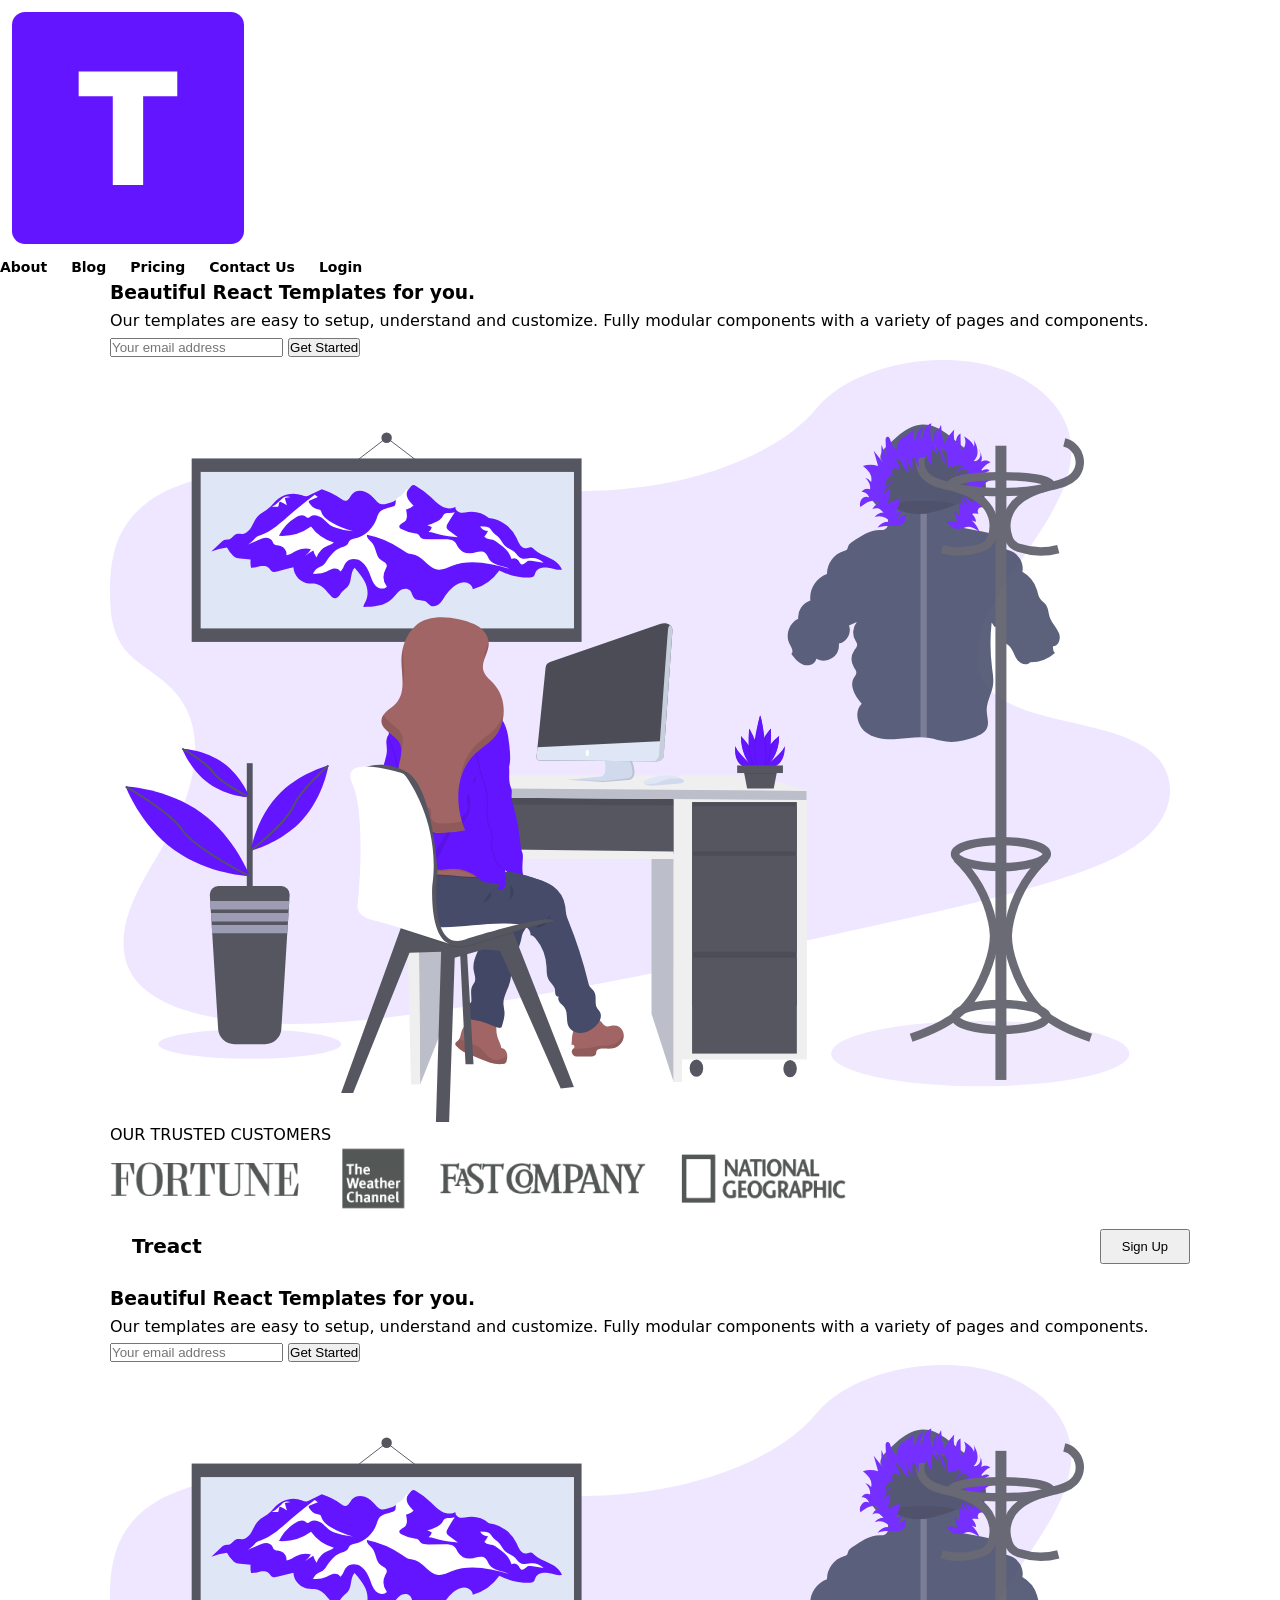
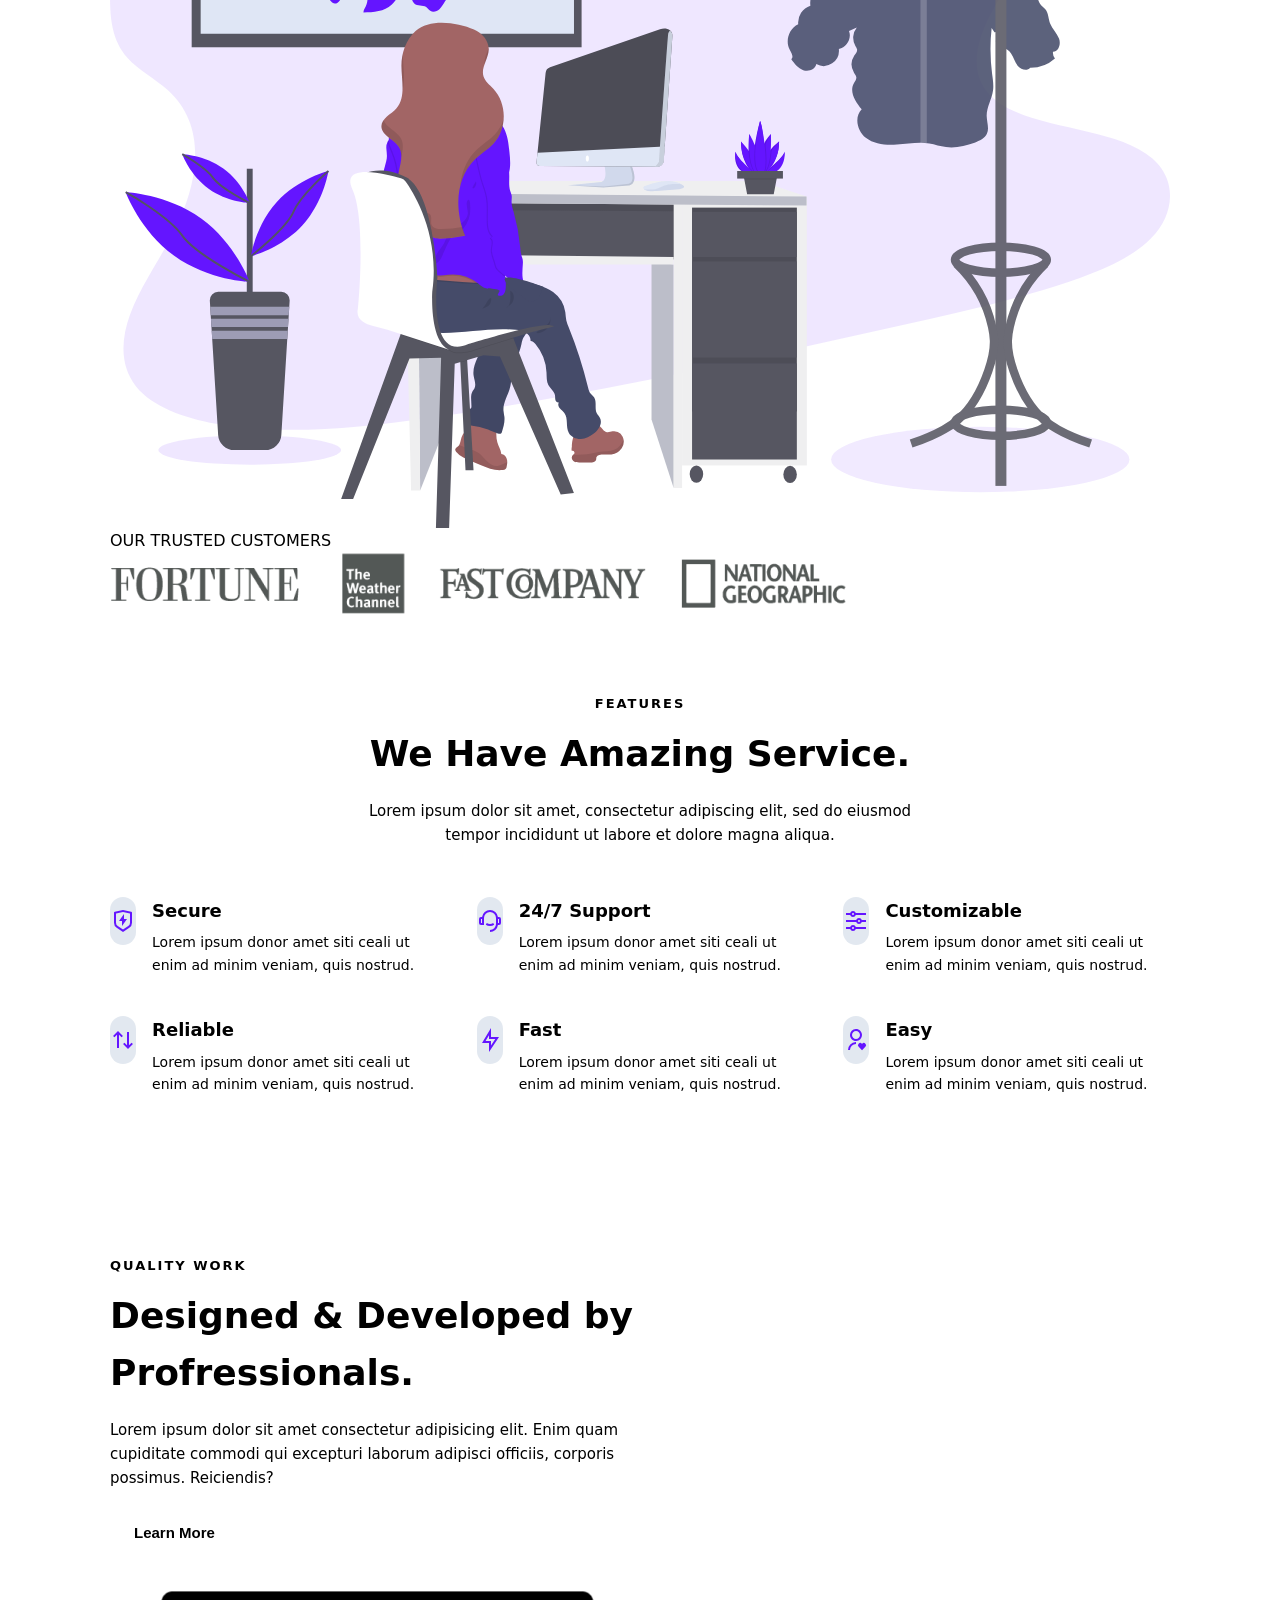
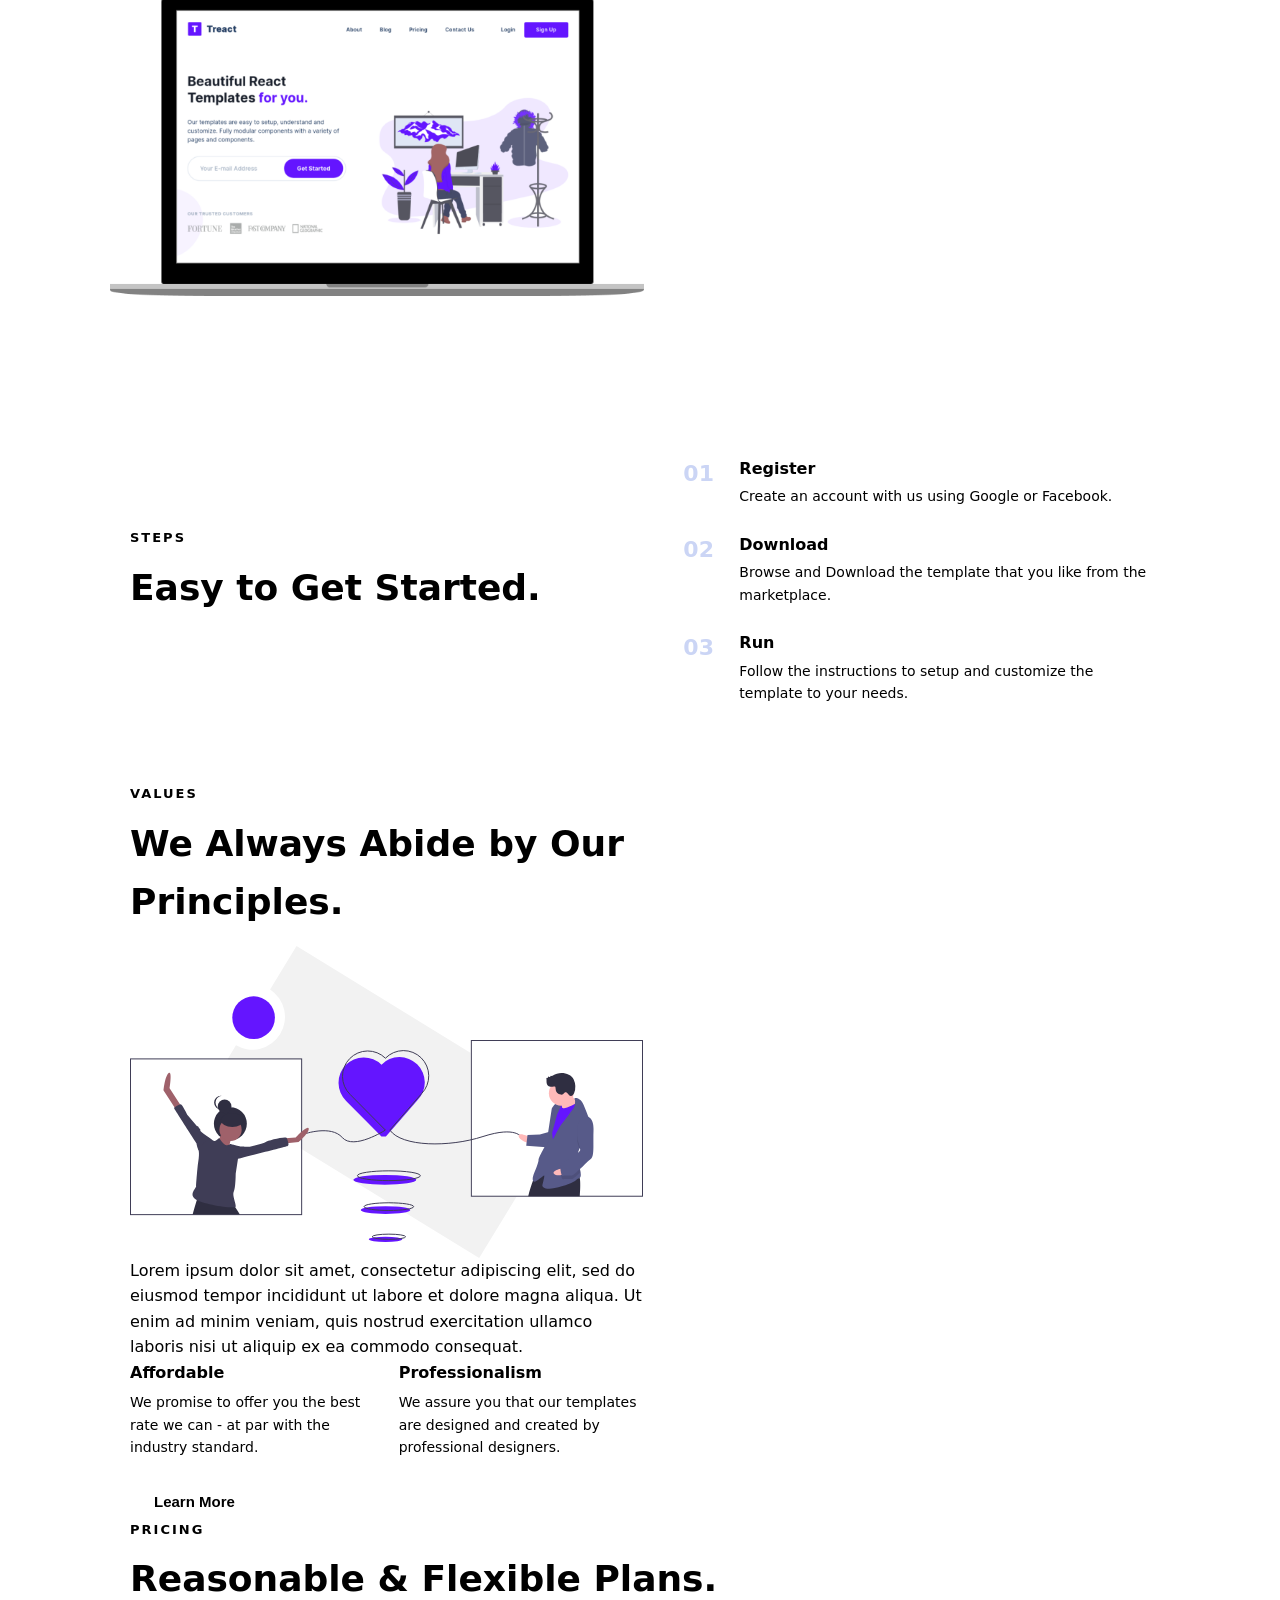
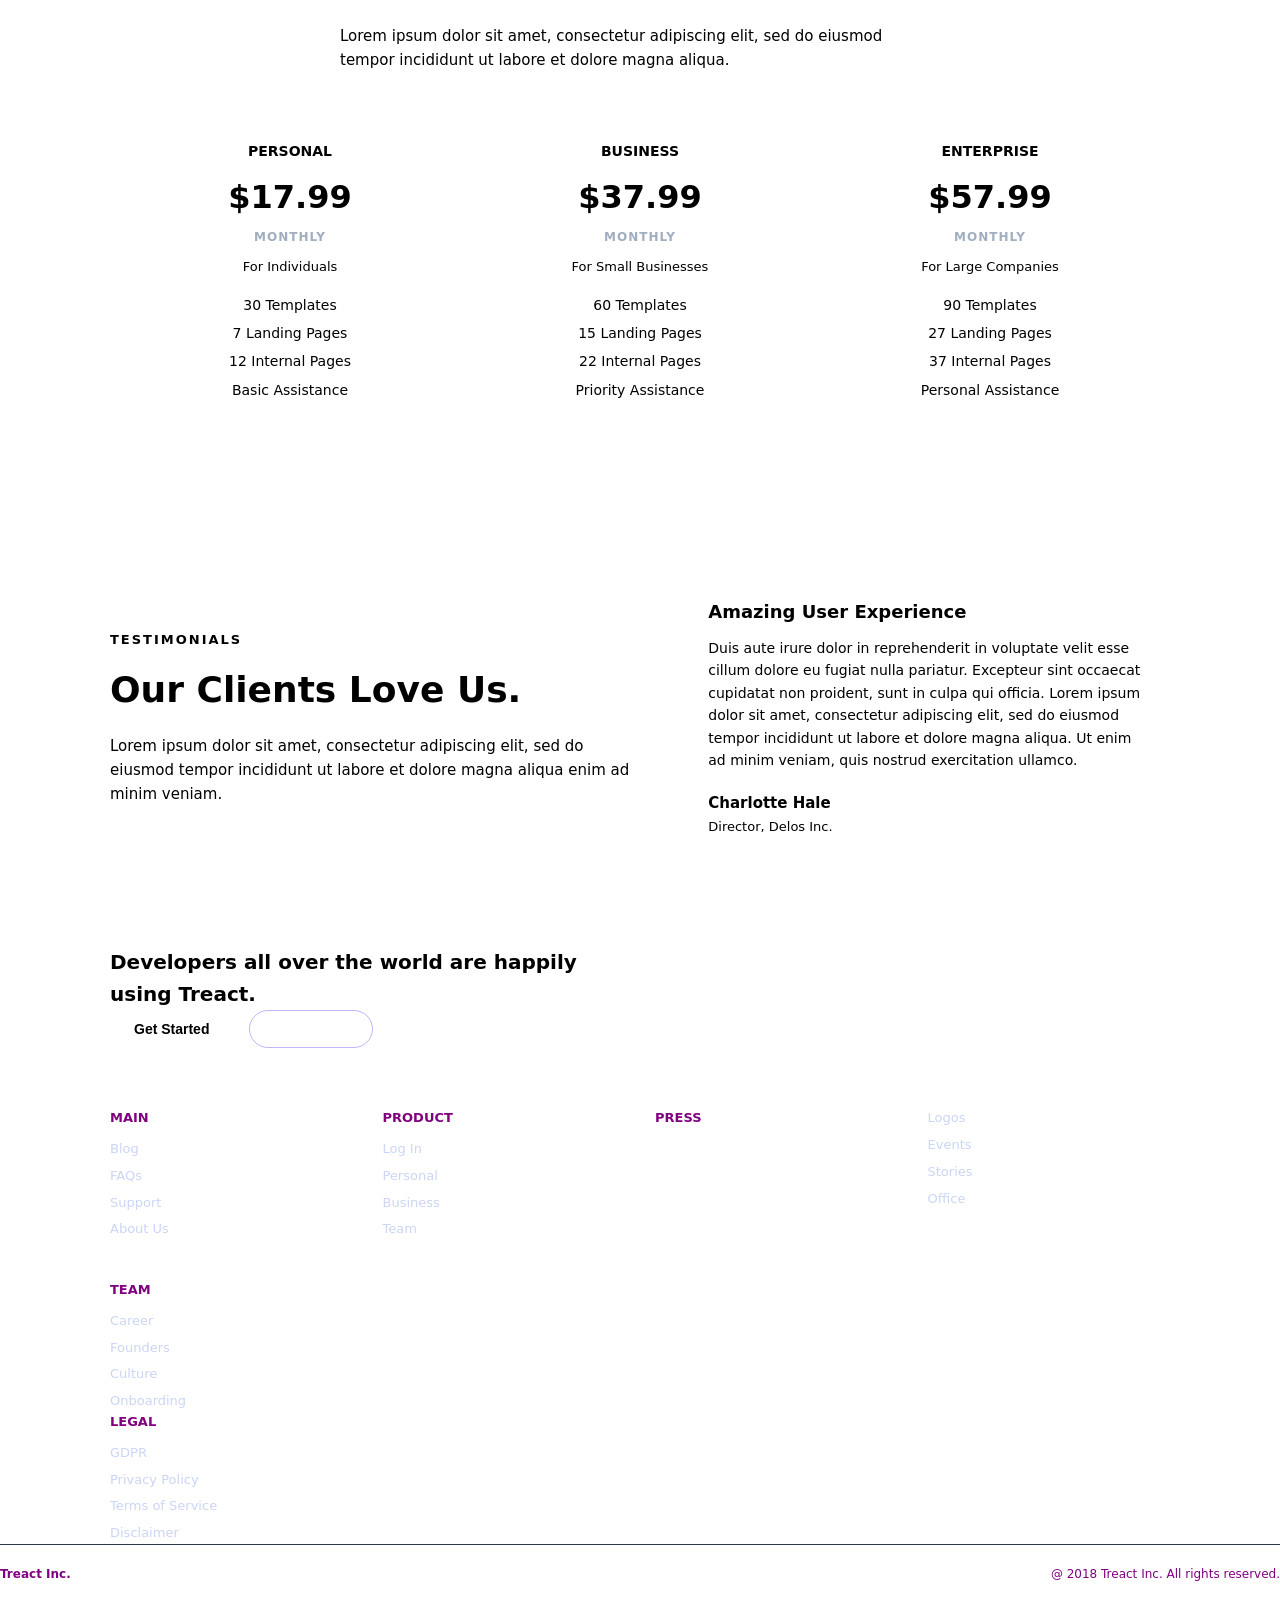
==== commit 1b96b9ea: "final update" ====
--- a/index1.html
+++ b/index1.html
@@ -30,32 +30,6 @@
         <header>
             <div class="container">
                 <div class="row">
-                    <!--  -->Enter Header / About Us Section<!--  -->
-            </div>
-        </header>
-    </section>
-    <main>
-        <section id="features">
-</bodyy>
-
-  <header>
-    <div class="container nav">
-      <div class="nav-left">
-        <div class="nav-logo-mark"></div>
-        
-        <span>Treact</span>
-      </div>
-     
-       
-      </nav>
-      <div class="nav-auth">
-        <button class="btn-secondary" style="padding:8px 20px;font-size:13px;">Sign Up</button>
-      </div>
-    </div>
-  </header>
-        <header>
-            <div class="container">
-                <div class="row">
                     <section id="header">
                         <div class="header__content">
                             <h1 class="header__title">
@@ -86,7 +60,60 @@
                             <img src="/assets/customers-logo-strip.680ac7c2e8ae28161d2c.png" alt="Airbnb Logo">
                            
                         </div>
-                    
+            </div>
+        </header>
+    </section>
+    <main>
+        <section id="features">
+</body>
+
+  <header>
+    <div class="container nav">
+      <div class="nav-left">
+        <div class="nav-logo-mark"></div>
+        
+        <span>Treact</span>
+      </div>
+     
+       
+      </nav>
+      <div class="nav-auth">
+        <button class="btn-secondary" style="padding:8px 20px;font-size:13px;">Sign Up</button>
+      </div>
+    </div>
+  </header>
+        <header>
+            <div class="container">
+                <div class="row">
+                    <section id="header">
+                        <div class="header__content">
+                            <h1 class="header__title">
+                            <h1>Beautiful React Templates<span> for you.</span></h1>
+                            </h1>
+
+                            <p>
+                              Our templates are easy to setup, understand and customize. 
+                              Fully modular components with a variety of pages and
+                              components.  
+                            </p>
+                            
+                            <div class="email-box">
+                                <input type="email" placeholder="Your email address">
+                                <button>Get Started</button>
+                            </div>
+                        </div>
+                        <div class="header__image">
+                            <img src="assets/design-illustration-2.6da6a00b20c07c4a9b65d1870679e1b8.svg" alt="Header Image">
+                        </div>
+
+                        <div class="trusted">
+
+                        <p> 
+                        OUR TRUSTED CUSTOMERS
+                        </p>
+                        <div class="logos">
+                            <img src="/assets/customers-logo-strip.680ac7c2e8ae28161d2c.png" alt="Airbnb Logo">
+                        </div>                
                     </div>
         </header>
     </section>
